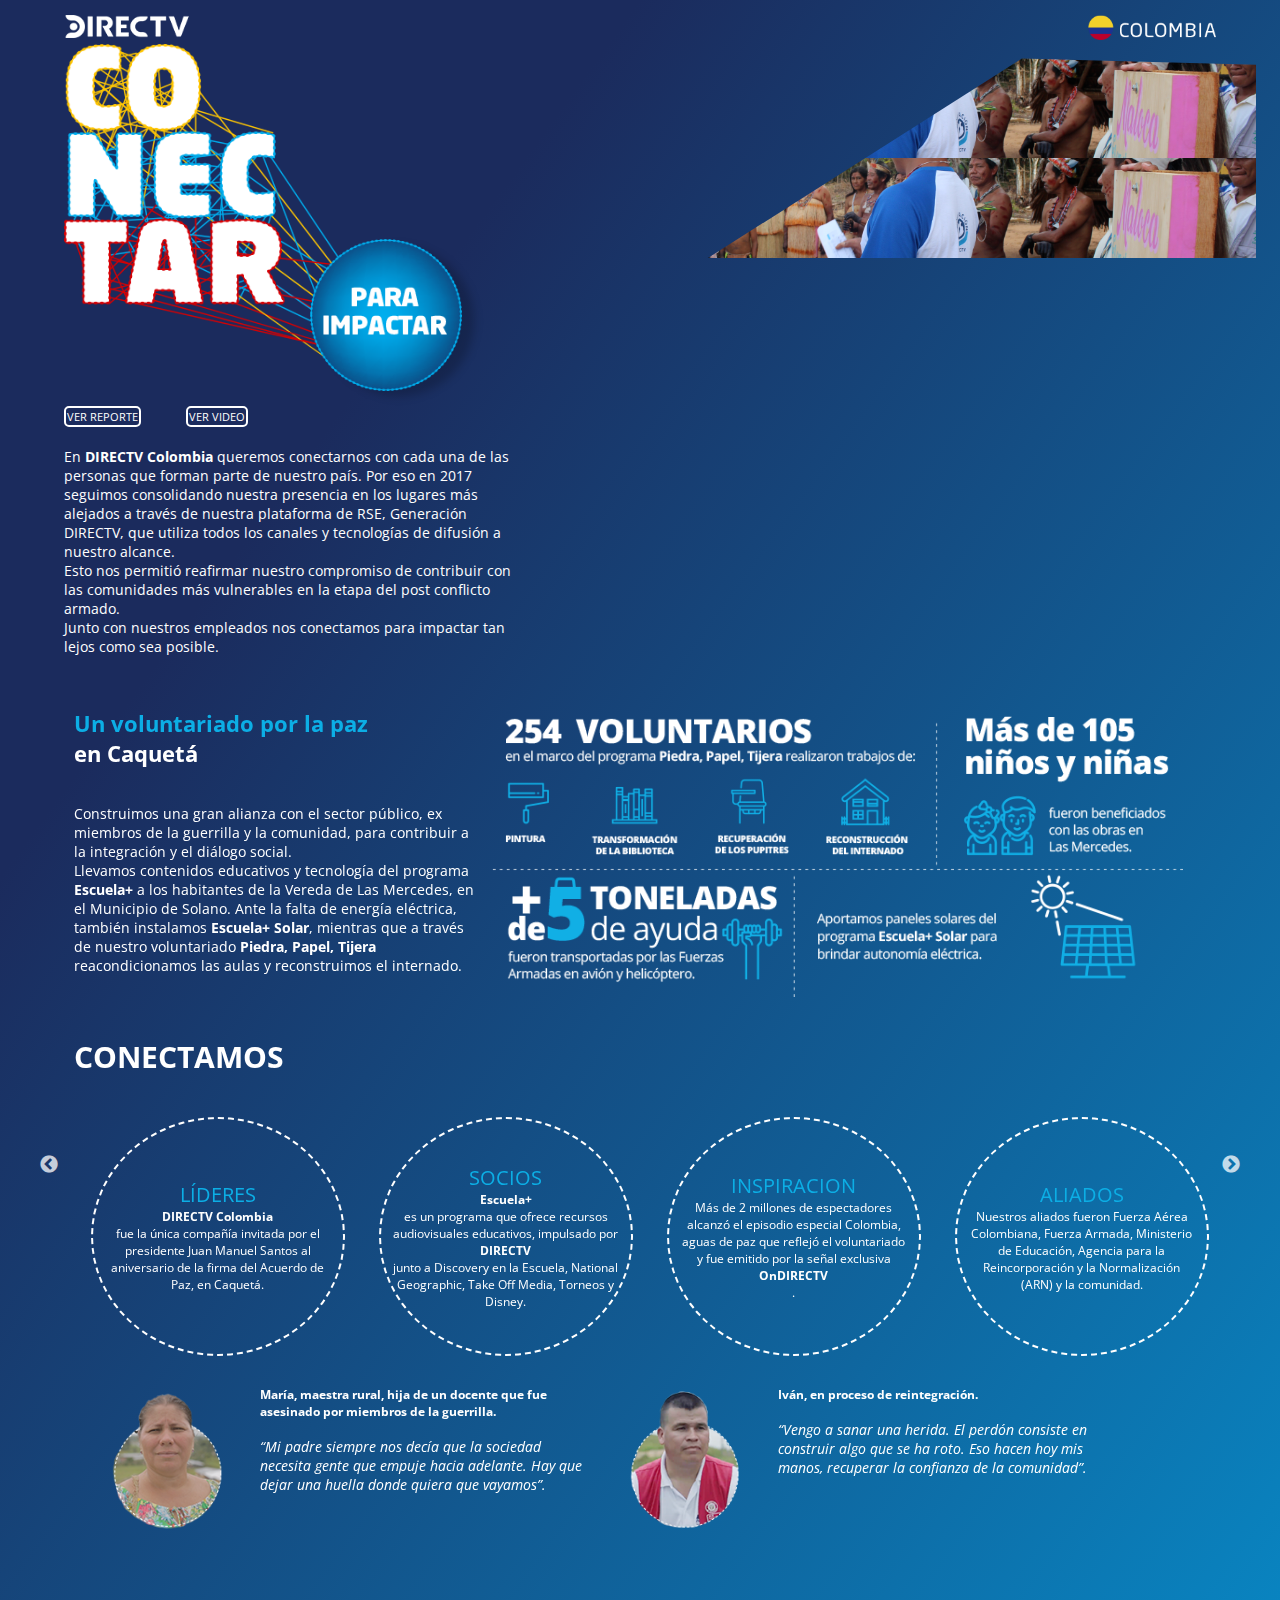
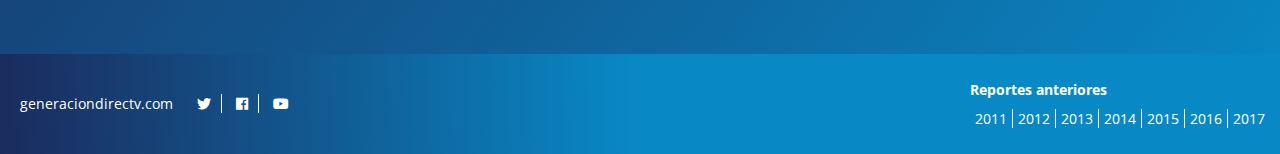
==== colombia/index.html @ 37a10143 "colombia first" ====
<!doctype html>
<html class="no-js" lang="">

<head>
  <meta charset="utf-8">
  <meta http-equiv="x-ua-compatible" content="ie=edge">
  <title></title>
  <meta name="description" content="">
  <meta name="viewport" content="width=device-width, initial-scale=1, shrink-to-fit=no">
  <meta name="keywords" content="directv, responsabilidad social, reporte de sustentabilidad, objetivos desarrollo sostenible, ods, rse, voluntariado, medio ambiente, tecnologia, satelital">

  <link rel="manifest" href="site.webmanifest">
  <link rel="apple-touch-icon" href="icon.png">
  <!-- Place favicon.ico in the root directory -->

  <!-- <link rel="stylesheet" href="css/normalize.css"> -->
  <link href="https://fonts.googleapis.com/css?family=Open+Sans:300,300i,400,600,600i,700,700i,800,800i" rel="stylesheet">
  <link rel="stylesheet" href="fonts/css/fontawesome-all.min.css">
  <link rel="stylesheet" type="text/css" href="js/slick/slick-theme.css"/>
  <link rel="stylesheet" type="text/css" href="js/slick/slick.css"/>
  <link rel="stylesheet" href="css/main.css">
</head>

<body>  
  <!-- GENERAL PADDING -->
  <div class="mainContainer">
    <!-- header -->
    <header>
      <a href="" class="logo"><img src="img/logo.png" alt=""></a>
      <div class="country">
        <img src="img/pais.png" alt="">       
      </div>
    </header>

    <!-- upperPart -->

    <div class="menuHolder">
        <div class="left">
          <img src="img/conectar.png" alt="">
          <div class="buttons">
            <a href="">VER REPORTE</a>
            <a href="">VER VIDEO</a>
          </div>

            <span class="desc">
             En <b>DIRECTV Colombia</b>  queremos conectarnos con cada una de las personas que forman parte de nuestro país. Por eso en 2017 seguimos consolidando nuestra presencia en los lugares más alejados a través de nuestra plataforma de RSE, Generación DIRECTV, que utiliza todos los canales y tecnologías de difusión a nuestro alcance. 
              <br>
              Esto nos permitió reafirmar nuestro compromiso de contribuir con las comunidades más vulnerables en la etapa del post conflicto armado.
              <br>
              Junto con nuestros empleados nos conectamos para impactar tan lejos como sea posible. 
            </span>
        </div> 
        <div class="right">
          <ul>
            <li class="caqueta"></li>
            <li class="mitu"></li>
            <li class="pescadito"></li>
            
          </ul>
        </div>     

    </div>  


        <div class="slider">
          <!-- caquetá -->
           <div class="item">
              <div class="upper">
                <div class="desc">
                  <h3>Un voluntariado por la paz <span> <br>
                 en Caquetá</span></h3>
                  <p>
                Construimos una gran alianza con el sector público, ex miembros de la guerrilla y la comunidad, para contribuir a la integración y el diálogo social. 
                <br>
                Llevamos contenidos educativos y tecnología del programa <b>Escuela+</b> a los habitantes de la Vereda de Las Mercedes, en el Municipio de Solano. Ante la falta de energía eléctrica, también instalamos <b>Escuela+ Solar</b>, mientras que a través de nuestro voluntariado <b>Piedra, Papel, Tijera</b> reacondicionamos las aulas y reconstruimos el internado. 

                  </p>
                </div>
                <div class="infografia">
                    <img src="img/infografia.png" alt="">
                </div>
              </div>
              <div class="lower">
                <h4>CONECTAMOS</h4>
                  <div class="circulos">
                    <div class="circItem">
                      <span>LÍDERES</span>
                      <b>DIRECTV Colombia</b> fue la única compañía invitada por el presidente Juan Manuel Santos al aniversario de la firma del Acuerdo de Paz, en Caquetá.
                    </div>
                    <div class="circItem">
                      <span>SOCIOS</span>
                       <b>Escuela+</b> es un programa que ofrece recursos audiovisuales educativos, impulsado por <b>DIRECTV</b> junto a Discovery en la Escuela, National Geographic, Take Off Media, Torneos y Disney.
                    </div>
                    <div class="circItem">
                      <span>INSPIRACION</span>
                        Más de 2 millones de espectadores alcanzó el episodio especial Colombia, aguas de paz que reflejó el voluntariado y fue emitido por la señal exclusiva <b>OnDIRECTV</b>.
                    </div>
                    <div class="circItem">
                      <span>ALIADOS</span>
                        Nuestros aliados fueron Fuerza Aérea Colombiana, Fuerza Armada, Ministerio de Educación, Agencia para la Reincorporación y la Normalización (ARN) y la comunidad. 
                    </div>
                  </div>
                  <div class="testimonios">
                    <div class="testItem">
                      <img src="img/maestra.png" alt="">
                      <div class="text">
                       <span>María, maestra rural, hija de un docente que fue asesinado por miembros de la guerrilla.</span>
                       <br>
                        <em>“Mi padre siempre nos decía que la sociedad necesita gente que empuje hacia adelante. Hay que dejar una huella donde quiera que vayamos”.</em>
                      </div>
                    </div>
                    <div class="testItem">
                      <img src="img/ivan.png" alt="">
                      <div class="text">
                      <span>Iván, en proceso de reintegración.</span> 
                      <br>
                      <em>“Vengo a sanar una herida. El perdón consiste en construir algo que se ha roto. Eso hacen hoy mis manos, recuperar la confianza de la comunidad”.</em>
                      </div>
                    </div>
                  </div>
              </div>           
           </div>
           <!-- mitu -->
            <div class="item item2">
              <div class="upper">
                <div class="desc">
                  <h3>En Mitú<span> <br>
                 conectamos culturas</span></h3>
                 <br>
                  <p>Nos propusimos trabajar junto a la comunidad multiétnica de Ceima Cachivera para favorece su conectividad: reacondicionamos la escuela, mejoramos sus senderos y les acercamos los contenidos y la tecnología de <b>Escuela+</b>.
                  </p>
                </div>
                <div class="infografia">
                    <img src="img/infografia_mitu.png" alt="">
                </div>
              </div>
              <div class="lower">
                <h4>CONECTAMOS</h4>
                  <div class="circulos">
                    <div class="circItem">
                      <span>SOCIOS</span>
                      Un aula del programa Escuela+ fue instalada en la comunidad, con la tecnología de DIRECTV y los contenidos educativos de Discovery en la Escuela, National Geographic, Take Off Media, Torneos y Disney. 
                    </div>
                    <div class="circItem">
                      <span>ALIADOS</span>
                      Trabajamos junto a Aerolínea Satena, la Fuerza Aérea Colombiana, el Ministerio de Educación y la Agencia para la Reincorporación y la Normalización (ARN).
                    </div>
                   <img class="congres1" src="img/mitu1.png" alt="">
                  </div>
              </div>           
           </div>
            <!-- pescadito -->
           <div class="item item3">
              <div class="upper">
                <div class="desc">




                  <h3>Carlos Vives, <span> <br>
                  un aliado en Pescaíto</span></h3>
                  <p>Convocamos al cantante Carlos Vives junto a su fundación. Tras la Perla de América, para mejorar la vida de la comunidad de Pescaíto, en el barrio San Martín, en Santa Marta. <br>

                  Junto a cientos de voluntarios reacondicionamos la Institución Jhon F. Kennedy: además de las obras de infraestructura, brindamos capacitación sobre los recursos de Escuela+.
                  </p>
                </div>
                <div class="infografia">
                    <img src="img/infografia_pesca.png" alt="">
                </div>
              </div>
              <div class="lower">
                <h4>CONECTAMOS</h4>
                  <div class="circulos">
                    <div class="circItem">
                      <span>LIDERES</span>
                     El músico samario Carlos Vives contribuyó a difundir el trabajo que se realiza en la comunidad de La Magdalena.  
                    </div>
                     <div class="circItem">
                      <span>ALIADOS</span>
                     Trabajamos con la fundación Tras la Perla de América, Ministerio de Educación, Fuerza Aérea Colombiana y Pinturas Tito Pabón. 
                    </div>
                    
                   <img class="cine1" src="img/pesca1.png" alt="">
                  </div>
                  <div class="testimonios">
                    <div class="testItem">
                      <img src="img/carlosvives.png" alt="">
                      <div class="text">
                        <span>Carlos Vives,músico colombiano<br></span>
                        <br>
                        <em>“Es importante este apoyo, que se hayan enamorado del barrio y entre todos contribuyamos a darle dignidad a 50 niños que estudian aquí”.</em>
                      </div>
                    </div>
                  </div>
              </div>           
           </div>
           
      <!-- fin sliders -->
        </div>
  
  </div>
  <footer class="footer">
    <div class="social">
      <a href="www.generaciondirectv.com">
        generaciondirectv.com
      </a>
      <a href="#" class="bRight"><i class="fab fa-twitter"></i></a>
      <a href="#" class="bRight"><i class="fab fa-facebook"></i></a>
      <a href="#"><i class="fab fa-youtube"></i></a>
    </div>
      
      <div class="reports">
        <b>Reportes anteriores</b>
        <div class="years">
          <a class="bRight" href="#">2011</a>
          <a class="bRight" href="#">2012</a>
          <a class="bRight" href="#">2013</a>
          <a class="bRight" href="#">2014</a>
          <a class="bRight" href="#">2015</a>
          <a class="bRight" href="#">2016</a>
          <a href="#">2017</a>
        </div>

      </div>   
       
    
  </footer>
<script src="js/main.js"></script>
  <!-- Global site tag (gtag.js) - Google Analytics -->
<script async src="https://www.googletagmanager.com/gtag/js?id=UA-119318359-1"></script>
<script>
  window.dataLayer = window.dataLayer || [];
  function gtag(){dataLayer.push(arguments);}
  gtag('js', new Date());

  gtag('config', 'UA-119318359-1');
</script>
  <script
  src="https://code.jquery.com/jquery-2.2.4.min.js"
  integrity="sha256-BbhdlvQf/xTY9gja0Dq3HiwQF8LaCRTXxZKRutelT44="
  crossorigin="anonymous"></script>
  <script type="text/javascript" src="js/slick/slick.min.js"></script>
  <script type="text/javascript" src="js/main.js"></script>
</body>

</html>
---- colombia/css/main.css ----
body {
	background-color: #1b2b5d;
	background-image: -webkit-linear-gradient(top left, #1b2b5d 25%, #0889c6 100%);
	background-image: -o-linear-gradient(top left, #1b2b5d 25%, #0889c6 100%);
	background-image: linear-gradient(to bottom right, #1b2b5d 25%, #0889c6 100%);
	margin: 0;
	font-family: 'Open Sans', sans-serif;
	font-size: 14px;
}

a {
	text-decoration: none;
}

.mainContainer {
	display: flex;
	flex-direction: column;
	padding: 0 5vw;
	height: 100%;
}

header {
	display: flex;
	flex-direction: row;
	justify-content: space-between;
	margin-top: 15px;
}

header .logo img {
	width: 10vw;
}

.country img{
	width: 10vw;
}


.menuHolder{
	display: flex;
	flex-direction: row;
}

.left {
	width: 40%;
	display: flex;
	flex-direction: column;
}

.left img {
	width: 30em;
	z-index: 1;
}

.buttons {
	width: 40%;
	display:  flex;
	flex-direction:  row;
	justify-content:  space-between;
}


.buttons a {
	color: white;
	border: 2px solid white;
	border-radius: 5px;
	padding: 1px;
	font-size: 11px;
}

.left .desc {
	color: white;
	margin: 20px 0;
}

.right {
	width: 60%;
}


.right ul {
	
	/*margin-top: 60px;*/
	list-style-type: none;
	height: 100%;
	width: 100%;
	z-index: -1;
	-webkit-clip-path: polygon(68% 0, 100% 1%, 100% 100%, 70% 100%, 0% 50%);
	clip-path: polygon(68% 0, 100% 1%, 100% 100%, 70% 100%, 0% 50%);
}

.right li {
	text-decoration: none;
	height: 100px;
	width: 100%;
	-webkit-background-size: cover;
  	-moz-background-size: cover;
  	-o-background-size: cover;
 	background-size: cover;
 	cursor: pointer;
 
}


.right li:hover {
	opacity: .4;
	/*-webkit-transition: opacity 0.3s ease-in;
    -moz-transition: opacity 0.3s ease-in;
    transition: opacity 0.3s ease-in;*/
}


.caqueta {
	background: url(../img/mitu.png) no-repeat center center;
}

.mitu {
	background: url(../img/mitu.png) no-repeat center center;
}

.pescadito {
	background: url(../img/pescadito.png) no-repeat center center;
}

.right img {
	height: 100%;
	width: 100%;
}

.slider {
	
}

.slider .item {
	display: flex;
	flex-direction: column;
	padding: 10px;

}

.slider .item .upper {
	display: flex;
	flex-direction: row;

}

.slider .item .upper .desc{
	display: flex;
	flex-direction: column;
	width: 35%;
	color: white;
}

.slider .item .upper .desc h3 {
	color: #0caee5;
	font-size: 22px;
}

.slider .item2 .upper .desc h3{
	width: 80%;
	color: #0caee5;
	font-size: 24px;
	margin-bottom: 0;
}

.slider .item .upper .desc h3 span{
	color: white;
}

.slider .item .upper .infografia {
	width: 60%;	
	margin-left: 15px;
	margin-top: 30px;
}

.slider .item3 .upper .infografia {
	
	margin-top: 0;
}

.slider .item .upper .infografia img{
	width: 100%;	
}

.slider .item2 .upper .infografia img{
	/* width: 90%; */
	margin-left: 15px;
	margin-top: 30px;
}

.slider .item3 .upper .infografia img{
	/* width: 60%; */
	margin-left: 15px;
	margin-top: 40px;
}


.slider .item .lower {
	display: flex;
	flex-direction: column;	
}

.slider .item .lower h4{
	color: white;
	font-size: 30px;
}

.slider .item .lower  .circulos{
	display: flex;
	flex-direction: row;
	justify-content: space-around;
}

.slider .item .lower .circulos .circItem{
	display: flex;
	flex-direction: column;
	color: white;
	width: 20%;
	border: 2px dashed white;
	border-radius: 100%;
	height: 215px;
	align-items: center;
	justify-content: center;
	text-align: center;
	font-size: 12px;
	padding: 10px;
}

.slider .item .lower  .circulos .circItem span{
	color: #0caee5;
	font-size: 20px;
}

.slider .item .lower .circulos img{
	width: 40%;	
	height: 50%;
	-webkit-clip-path: polygon(0 0, 100% 0%, 99% 100%, 4% 91%);
	clip-path: polygon(0 0, 100% 0%, 99% 100%, 4% 91%);
}


.slider .item2 .lower .circulos .congres1 {
	/* width: 30%; */
	height: 40%;
	-webkit-clip-path: polygon(3% 3%, 100% 0%, 95% 88%, 1% 96%);
	clip-path: polygon(3% 3%, 100% 0%, 95% 88%, 1% 96%);
}


.slider .item2 .lower .circulos .congres2 {
	width: 40%;	
	height: 50%;
	-webkit-clip-path: polygon(0 14%, 100% 0%, 96% 95%, 0 100%);
	clip-path: polygon(0 14%, 100% 0%, 96% 95%, 0 100%);
}

.slider .item3 .lower .circulos .cine1{
	width: 45%;
	-webkit-clip-path: polygon(0 0, 100% 0%, 97% 97%, 8% 98%);
	clip-path: polygon(0 0, 100% 0%, 97% 97%, 8% 98%);
}

.slider .item3 .lower .circulos .cine2 {
	width: 40%;	
	height: 50%;
	-webkit-clip-path: polygon(0 7%, 100% 0%, 97% 95%, 4% 100%);
	clip-path: polygon(0 7%, 100% 0%, 97% 95%, 4% 100%);
}

.slider .item4 .lower .circulos .volun1 {
	width: 40%;	
	height: 50%;
	-webkit-clip-path: polygon(0 7%, 100% 0%, 96% 100%, 4% 100%);
	clip-path: polygon(0 7%, 100% 0%, 96% 100%, 4% 100%);
}


.slider .item .lower .testimonios{
	display: flex;
	flex-direction: row;
	justify-content: start;
	margin: 30px 0;
}

.slider .item .lower .testimonios .testItem {
	display: flex;
	flex-direction: row;
	color: white;
	width: 45%;
	font-size: 12px;
}
.slider .item .lower .testimonios .testItem .text {
	display: flex;
	flex-direction: column;
}

.slider .item .lower .testimonios .testItem .text span{
	font-weight: bold;
}

.slider .item .lower .testimonios .testItem .text em{
	font-size: 14px;
}
.slider .item .lower .testimonios .testItem img {
	width: 35%;
	border-radius: 100%;
	height: 150px;
	margin: 0 20px;
}




.footer {
	display: flex;
	flex-direction: row;
	height: 10vh;
	justify-content: space-between;
	align-items: center;
	background-color: #1b2b5d;
	background-image: -webkit-linear-gradient(358deg, #1b2b5d 0%, #0889c6 50%);
	background-image: -o-linear-gradient(358deg, #1b2b5d 0%, #0889c6 50%);
	background-image: linear-gradient(88deg, #1b2b5d 0%, #0889c6 50%);
	padding: 5px 10px;
	
}

.footer .social a{
	color: white;
	font-size: 14px;
	padding: 0 10px;
}

.footer .reports {
	display: flex;
	flex-direction: column;
	color: white;
}

.footer .reports .years{
	display: flex;
	flex-direction: row;
	margin-top: 10px;
	
}


.footer .reports .years a{
	padding: 0 5px;
	color: white;
}

.footer .bRight {
	border-right: 1px solid white;

}
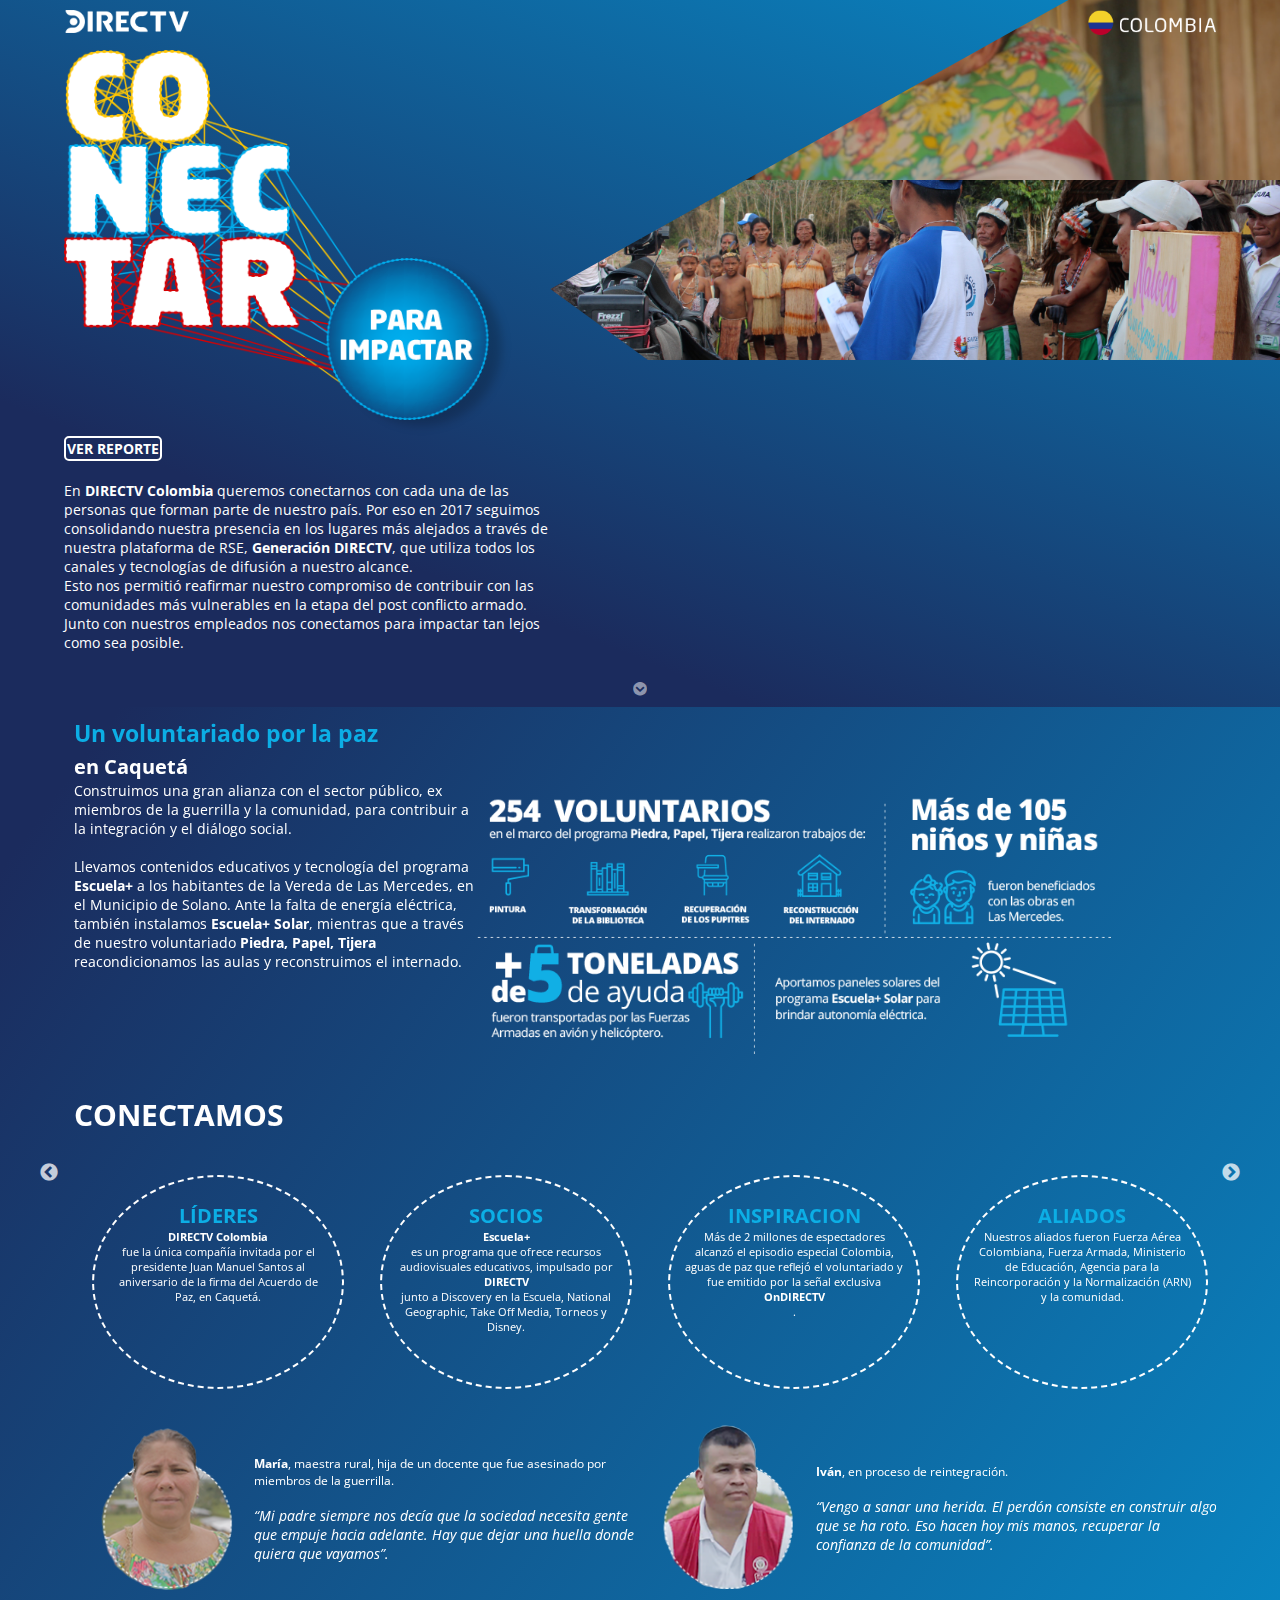
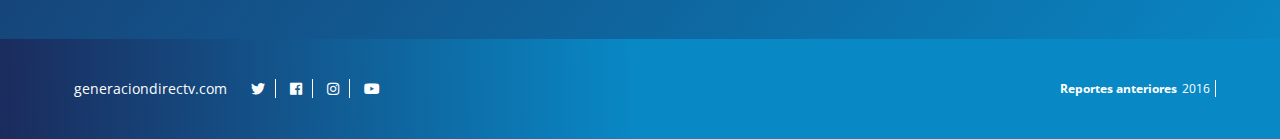
==== commit 2a989e25: "colombia fixes 1" ====
--- a/colombia/index.html
+++ b/colombia/index.html
@@ -22,8 +22,6 @@
 </head>
 
 <body>  
-  <!-- GENERAL PADDING -->
-  <div class="mainContainer">
     <!-- header -->
     <header>
       <a href="" class="logo"><img src="img/logo.png" alt=""></a>
@@ -33,17 +31,18 @@
     </header>
 
     <!-- upperPart -->
+<div class="upperPart">
 
     <div class="menuHolder">
         <div class="left">
           <img src="img/conectar.png" alt="">
           <div class="buttons">
             <a href="">VER REPORTE</a>
-            <a href="">VER VIDEO</a>
+            <!-- <a href="">VER VIDEO</a> -->
           </div>
 
             <span class="desc">
-             En <b>DIRECTV Colombia</b>  queremos conectarnos con cada una de las personas que forman parte de nuestro país. Por eso en 2017 seguimos consolidando nuestra presencia en los lugares más alejados a través de nuestra plataforma de RSE, Generación DIRECTV, que utiliza todos los canales y tecnologías de difusión a nuestro alcance. 
+             En <b>DIRECTV Colombia</b>  queremos conectarnos con cada una de las personas que forman parte de nuestro país. Por eso en 2017 seguimos consolidando nuestra presencia en los lugares más alejados a través de nuestra plataforma de RSE, <b>Generación DIRECTV</b>, que utiliza todos los canales y tecnologías de difusión a nuestro alcance. 
               <br>
               Esto nos permitió reafirmar nuestro compromiso de contribuir con las comunidades más vulnerables en la etapa del post conflicto armado.
               <br>
@@ -54,23 +53,27 @@
           <ul>
             <li class="caqueta"></li>
             <li class="mitu"></li>
-            <li class="pescadito"></li>
-            
+            <li class="pescadito"></li>           
           </ul>
         </div>     
 
     </div>  
-
+     <div class="arrow">
+      <i class="fas fa-chevron-circle-down"></i>
+    </div>
+  </div>  
+
+  <div class="mainContainer">
 
         <div class="slider">
           <!-- caquetá -->
            <div class="item">
               <div class="upper">
                 <div class="desc">
-                  <h3>Un voluntariado por la paz <span> <br>
+                  <h3>Un voluntariado por la paz <span><br>
                  en Caquetá</span></h3>
                   <p>
-                Construimos una gran alianza con el sector público, ex miembros de la guerrilla y la comunidad, para contribuir a la integración y el diálogo social. 
+                Construimos una gran alianza con el sector público, ex miembros de la guerrilla y la comunidad, para contribuir a la integración y el diálogo social. <br>
                 <br>
                 Llevamos contenidos educativos y tecnología del programa <b>Escuela+</b> a los habitantes de la Vereda de Las Mercedes, en el Municipio de Solano. Ante la falta de energía eléctrica, también instalamos <b>Escuela+ Solar</b>, mientras que a través de nuestro voluntariado <b>Piedra, Papel, Tijera</b> reacondicionamos las aulas y reconstruimos el internado. 
 
@@ -104,7 +107,7 @@
                     <div class="testItem">
                       <img src="img/maestra.png" alt="">
                       <div class="text">
-                       <span>María, maestra rural, hija de un docente que fue asesinado por miembros de la guerrilla.</span>
+                       <span><b>María</b>, maestra rural, hija de un docente que fue asesinado por miembros de la guerrilla.</span>
                        <br>
                         <em>“Mi padre siempre nos decía que la sociedad necesita gente que empuje hacia adelante. Hay que dejar una huella donde quiera que vayamos”.</em>
                       </div>
@@ -112,7 +115,7 @@
                     <div class="testItem">
                       <img src="img/ivan.png" alt="">
                       <div class="text">
-                      <span>Iván, en proceso de reintegración.</span> 
+                      <span><b>Iván</b>, en proceso de reintegración.</span> 
                       <br>
                       <em>“Vengo a sanar una herida. El perdón consiste en construir algo que se ha roto. Eso hacen hoy mis manos, recuperar la confianza de la comunidad”.</em>
                       </div>
@@ -161,8 +164,7 @@
                   un aliado en Pescaíto</span></h3>
                   <p>Convocamos al cantante Carlos Vives junto a su fundación. Tras la Perla de América, para mejorar la vida de la comunidad de Pescaíto, en el barrio San Martín, en Santa Marta. <br>
 
-                  Junto a cientos de voluntarios reacondicionamos la Institución Jhon F. Kennedy: además de las obras de infraestructura, brindamos capacitación sobre los recursos de Escuela+.
-                  </p>
+                  Junto a cientos de voluntarios reacondicionamos la Institución Jhon F. Kennedy: además de las obras de infraestructura, brindamos capacitación sobre los recursos de Escuela+.</p>
                 </div>
                 <div class="infografia">
                     <img src="img/infografia_pesca.png" alt="">
@@ -186,7 +188,7 @@
                     <div class="testItem">
                       <img src="img/carlosvives.png" alt="">
                       <div class="text">
-                        <span>Carlos Vives,músico colombiano<br></span>
+                        <span><b>Carlos Vives</b>,músico colombiano<br></span>
                         <br>
                         <em>“Es importante este apoyo, que se hayan enamorado del barrio y entre todos contribuyamos a darle dignidad a 50 niños que estudian aquí”.</em>
                       </div>
@@ -197,28 +199,23 @@
            
       <!-- fin sliders -->
         </div>
+      </div>
   
-  </div>
-  <footer class="footer">
+   <footer class="footer">
     <div class="social">
-      <a href="www.generaciondirectv.com">
+      <a href="http://www.generaciondirectv.com/">
         generaciondirectv.com
       </a>
-      <a href="#" class="bRight"><i class="fab fa-twitter"></i></a>
-      <a href="#" class="bRight"><i class="fab fa-facebook"></i></a>
-      <a href="#"><i class="fab fa-youtube"></i></a>
+      <a href="http://twitter.com/generaciondtv" class="bRight"><i class="fab fa-twitter"></i></a>
+      <a href="https://www.facebook.com/generaciondtv" class="bRight"><i class="fab fa-facebook"></i></a>
+      <a href="http://instagram.com/generaciondtv" class="bRight"><i class="fab fa-instagram"></i></a>
+      <a href="https://www.youtube.com/user/GENERACIONDTV"><i class="fab fa-youtube"></i></a>
     </div>
       
       <div class="reports">
         <b>Reportes anteriores</b>
         <div class="years">
-          <a class="bRight" href="#">2011</a>
-          <a class="bRight" href="#">2012</a>
-          <a class="bRight" href="#">2013</a>
-          <a class="bRight" href="#">2014</a>
-          <a class="bRight" href="#">2015</a>
           <a class="bRight" href="#">2016</a>
-          <a href="#">2017</a>
         </div>
 
       </div>   
--- a/colombia/css/main.css
+++ b/colombia/css/main.css
@@ -1,11 +1,14 @@
 body {
-	background-color: #1b2b5d;
+	/*background-color: #1b2b5d;*/
 	background-image: -webkit-linear-gradient(top left, #1b2b5d 25%, #0889c6 100%);
 	background-image: -o-linear-gradient(top left, #1b2b5d 25%, #0889c6 100%);
 	background-image: linear-gradient(to bottom right, #1b2b5d 25%, #0889c6 100%);
 	margin: 0;
+	/*background-repeat: no-repeat;*/
 	font-family: 'Open Sans', sans-serif;
+	/*background-size: cover;*/
 	font-size: 14px;
+	position: relative;
 }
 
 a {
@@ -20,35 +23,60 @@
 }
 
 header {
+	position: absolute;
 	display: flex;
 	flex-direction: row;
 	justify-content: space-between;
-	margin-top: 15px;
+	/* margin-top: 15px; */
+	z-index: 1;
+	width: 100%;
+	padding: 10px 0;
 }
 
 header .logo img {
 	width: 10vw;
 }
 
+.logo  {
+	margin-left: 5vw;
+}
+
+.country {
+	margin-right: 5vw;
+}
+
+
 .country img{
 	width: 10vw;
 }
 
+.upperPart {
+	display: flex;
+	flex-direction: column;
+	background-color: #1b2b5d;
+	background-image: -webkit-linear-gradient(292deg, #1b2b5d 25%, #0889c6 100%);
+	background-image: -o-linear-gradient(292deg, #1b2b5d 25%, #0889c6 100%);
+	background-image: linear-gradient(22deg, #1b2b5d 25%, #0889c6 100%);
+}
 
 .menuHolder{
 	display: flex;
 	flex-direction: row;
+	
+
 }
 
 .left {
 	width: 40%;
 	display: flex;
+	padding-left: 5vw;
 	flex-direction: column;
 }
 
 .left img {
-	width: 30em;
+	width: 32em;
 	z-index: 1;
+	margin-top: 50px;
 }
 
 .buttons {
@@ -64,7 +92,8 @@
 	border: 2px solid white;
 	border-radius: 5px;
 	padding: 1px;
-	font-size: 11px;
+	font-size: 14px;
+	font-weight:  bold;
 }
 
 .left .desc {
@@ -79,18 +108,25 @@
 
 .right ul {
 	
-	/*margin-top: 60px;*/
-	list-style-type: none;
-	height: 100%;
-	width: 100%;
-	z-index: -1;
-	-webkit-clip-path: polygon(68% 0, 100% 1%, 100% 100%, 70% 100%, 0% 50%);
-	clip-path: polygon(68% 0, 100% 1%, 100% 100%, 70% 100%, 0% 50%);
-}
+list-style-type: none;
+	
+height: 100%;
+	
+width: 100%;
+	
+z-index: -1;
+	
+-webkit-clip-path: polygon(100% 0, 100% 100%, 72% 100%, 0 43%, 71% 0);
+clip-path: polygon(100% 0, 100% 100%, 72% 100%, 0 43%, 71% 0);
+	
+padding: 0;
+	
+margin: 0;
+	}
 
 .right li {
 	text-decoration: none;
-	height: 100px;
+	height: 180px;
 	width: 100%;
 	-webkit-background-size: cover;
   	-moz-background-size: cover;
@@ -110,7 +146,7 @@
 
 
 .caqueta {
-	background: url(../img/mitu.png) no-repeat center center;
+	background: url(../img/perdonar.png) no-repeat center center;
 }
 
 .mitu {
@@ -126,8 +162,18 @@
 	width: 100%;
 }
 
-.slider {
-	
+.arrow {
+	width: 100%;
+	display: flex;
+	justify-content: center;
+	align-items: center;
+	height: 25px;
+	padding: 5px 0;
+}
+
+.arrow i {
+	color: white;
+	opacity: .5;
 }
 
 .slider .item {
@@ -150,47 +196,67 @@
 	color: white;
 }
 
-.slider .item .upper .desc h3 {
+
+.slider .item2 .upper .desc{
+	width: 35%;
+}
+
+
+.slider .item .upper .desc h3{
+	/*width: 60%;*/
 	color: #0caee5;
-	font-size: 22px;
+	font-size: 23px;
+	margin: 0;
+}
+
+.slider .item4 .upper .desc h3{
+	width: 70%;
 }
 
 .slider .item2 .upper .desc h3{
 	width: 80%;
 	color: #0caee5;
 	font-size: 24px;
-	margin-bottom: 0;
+	/* margin-bottom: 24px; */
 }
 
 .slider .item .upper .desc h3 span{
 	color: white;
+	font-size: 20px;
+}
+
+.slider .item .upper .desc p {
+	margin: 0;
 }
 
 .slider .item .upper .infografia {
-	width: 60%;	
-	margin-left: 15px;
-	margin-top: 30px;
+	width: 55%;
+	/* margin-left: 15px; */
+	margin-top: 80px;
+}
+
+.slider .item2 .upper .infografia {
+	
+margin-top: 50px;
 }
 
 .slider .item3 .upper .infografia {
 	
-	margin-top: 0;
+margin-top: 50px;
 }
 
 .slider .item .upper .infografia img{
-	width: 100%;	
+	width: 100%;
 }
 
 .slider .item2 .upper .infografia img{
-	/* width: 90%; */
-	margin-left: 15px;
-	margin-top: 30px;
+	width: 105%;
+	margin-left: 40px;
 }
 
 .slider .item3 .upper .infografia img{
-	/* width: 60%; */
-	margin-left: 15px;
-	margin-top: 40px;
+	/* width: 55%; */
+	margin-left: 50px;
 }
 
 
@@ -208,26 +274,40 @@
 	display: flex;
 	flex-direction: row;
 	justify-content: space-around;
-}
+	align-items:  center;
+}
+
+.slider .item .lower  .circulos .holder{
+	
+}
+
 
 .slider .item .lower .circulos .circItem{
 	display: flex;
 	flex-direction: column;
 	color: white;
-	width: 20%;
+	width: 19%;
 	border: 2px dashed white;
 	border-radius: 100%;
-	height: 215px;
+	height: 180px;
 	align-items: center;
-	justify-content: center;
+	justify-content: start;
 	text-align: center;
-	font-size: 12px;
-	padding: 10px;
-}
+	font-size: 11px;
+	padding: 15px;
+}
+
+.slider .item .lower .circulos .circItem:first-child {
+	/* margin-left: 50px; */
+}
+
+
 
 .slider .item .lower  .circulos .circItem span{
 	color: #0caee5;
 	font-size: 20px;
+	font-weight: bold;
+	margin-top: 10px;
 }
 
 .slider .item .lower .circulos img{
@@ -235,6 +315,12 @@
 	height: 50%;
 	-webkit-clip-path: polygon(0 0, 100% 0%, 99% 100%, 4% 91%);
 	clip-path: polygon(0 0, 100% 0%, 99% 100%, 4% 91%);
+	margin-left: 50px;
+}
+
+.slider .item3 .lower .circulos img,
+.slider .item2 .lower .circulos img{
+	margin-left: 0;
 }
 
 
@@ -255,6 +341,7 @@
 
 .slider .item3 .lower .circulos .cine1{
 	width: 45%;
+	/* height: 40%; */
 	-webkit-clip-path: polygon(0 0, 100% 0%, 97% 97%, 8% 98%);
 	clip-path: polygon(0 0, 100% 0%, 97% 97%, 8% 98%);
 }
@@ -277,36 +364,58 @@
 .slider .item .lower .testimonios{
 	display: flex;
 	flex-direction: row;
-	justify-content: start;
-	margin: 30px 0;
+	justify-content: space-around;
+	margin: 30px 5px;
+}
+
+.slider .item3 .lower .testimonios{
+
+margin: 0px 5px;
+
+justify-content: start;
 }
 
 .slider .item .lower .testimonios .testItem {
 	display: flex;
 	flex-direction: row;
 	color: white;
-	width: 45%;
+	/*width: 50%;*/
 	font-size: 12px;
+	align-items: center;
+}
+
+.slider .item3 .lower .testimonios .testItem {
+	
+width: 60%;
+	
+/* align-self:  start; */
+	
+justify-content:  start;
 }
 .slider .item .lower .testimonios .testItem .text {
 	display: flex;
 	flex-direction: column;
+	justify-content: center;
 }
 
 .slider .item .lower .testimonios .testItem .text span{
-	font-weight: bold;
+	
 }
 
 .slider .item .lower .testimonios .testItem .text em{
 	font-size: 14px;
 }
 .slider .item .lower .testimonios .testItem img {
-	width: 35%;
+	width: 37%;
 	border-radius: 100%;
-	height: 150px;
-	margin: 0 20px;
-}
-
+	height: 180px;
+	/* margin: 0 15px; */
+}
+
+.slider .item3 .lower .testimonios .testItem img {
+	width: 27%;
+	height: 170px;
+}
 
 
 
@@ -320,11 +429,11 @@
 	background-image: -webkit-linear-gradient(358deg, #1b2b5d 0%, #0889c6 50%);
 	background-image: -o-linear-gradient(358deg, #1b2b5d 0%, #0889c6 50%);
 	background-image: linear-gradient(88deg, #1b2b5d 0%, #0889c6 50%);
-	padding: 5px 10px;
-	
-}
-
-.footer .social a{
+	padding: 5px 5vw;
+	
+}
+
+.footer .social a {
 	color: white;
 	font-size: 14px;
 	padding: 0 10px;
@@ -332,15 +441,15 @@
 
 .footer .reports {
 	display: flex;
-	flex-direction: column;
-	color: white;
+	flex-direction: row;
+	color: white;
+	font-size: 12px;
 }
 
 .footer .reports .years{
 	display: flex;
 	flex-direction: row;
-	margin-top: 10px;
-	
+	/* margin-top: 5px; */
 }
 
 
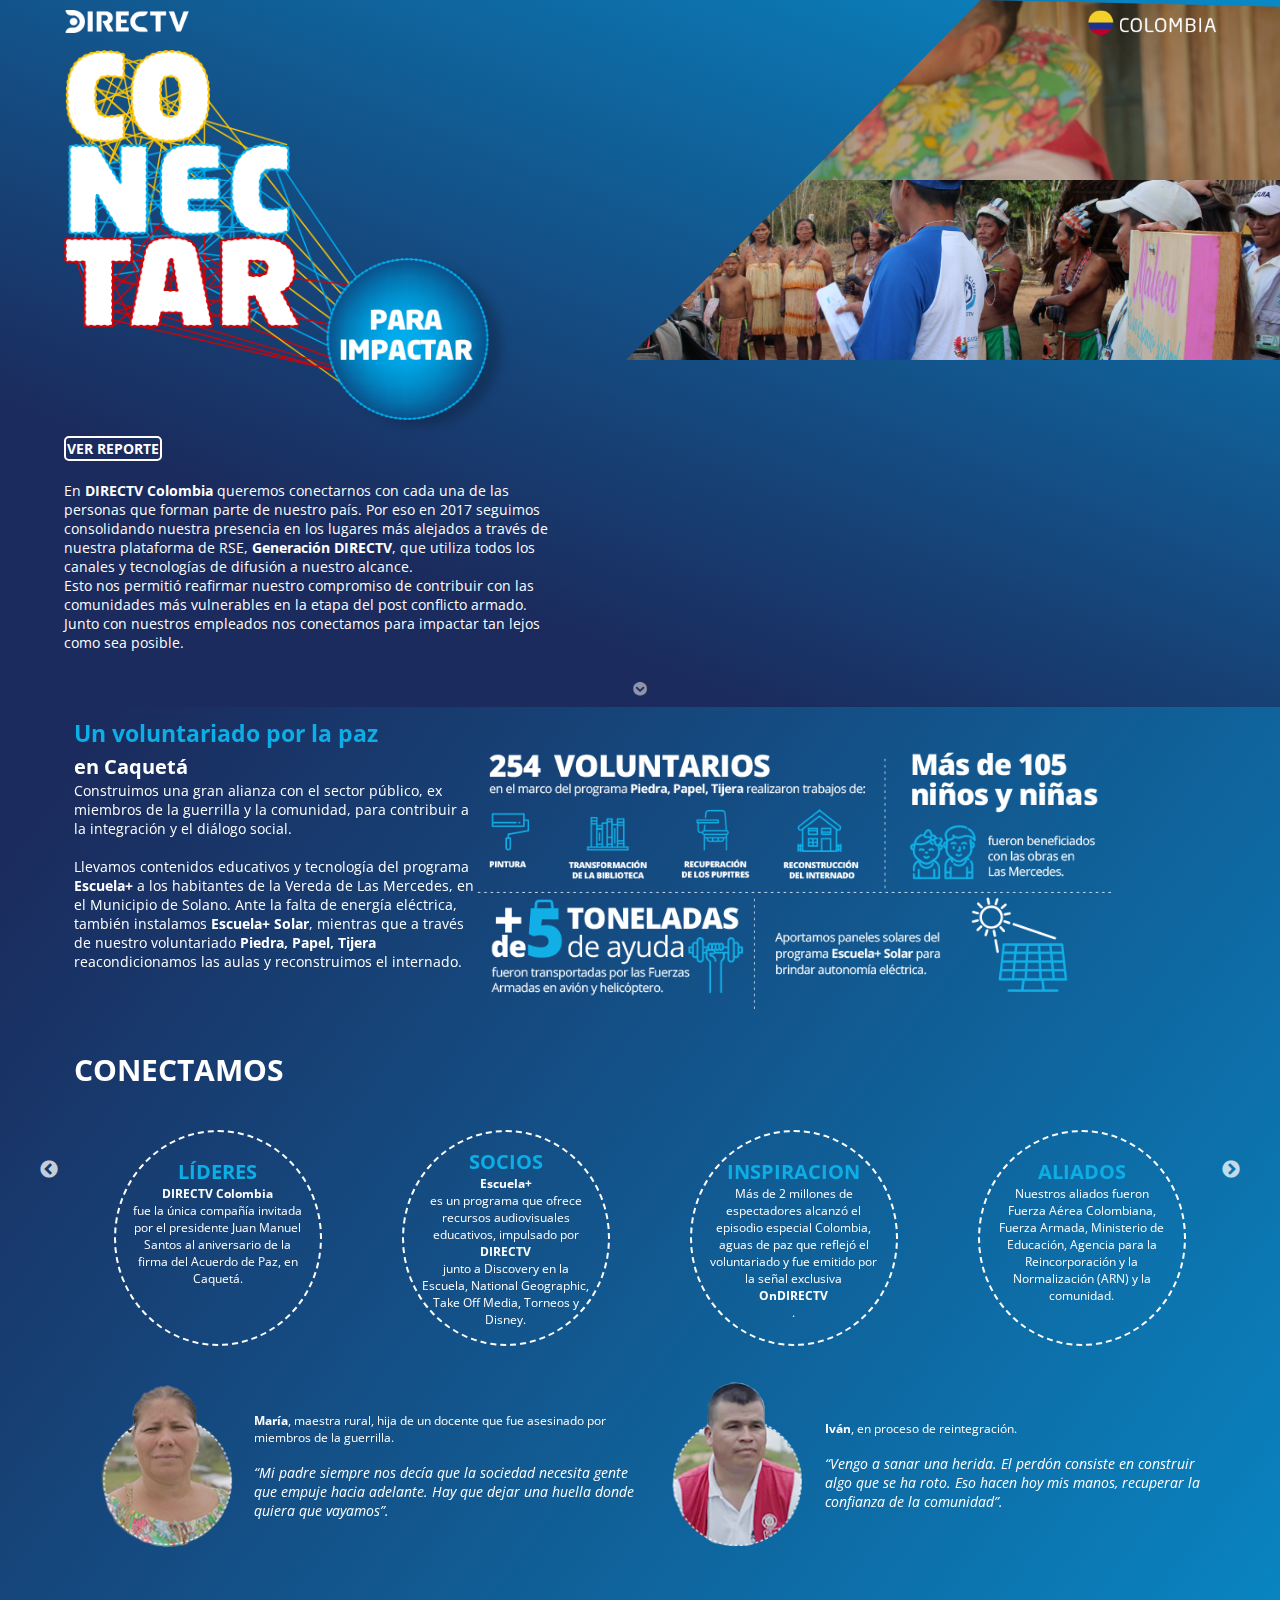
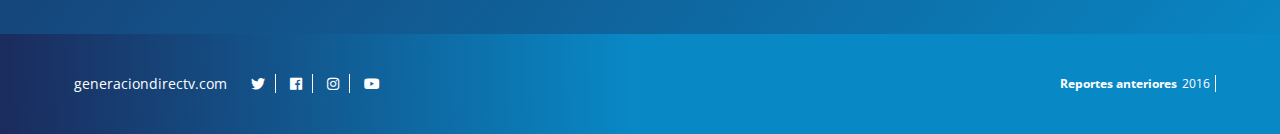
==== commit 2b633429: "fixes colombia jal" ====
--- a/colombia/index.html
+++ b/colombia/index.html
@@ -91,7 +91,7 @@
                       <b>DIRECTV Colombia</b> fue la única compañía invitada por el presidente Juan Manuel Santos al aniversario de la firma del Acuerdo de Paz, en Caquetá.
                     </div>
                     <div class="circItem">
-                      <span>SOCIOS</span>
+                      <span style="margin-top:0px">SOCIOS</span>
                        <b>Escuela+</b> es un programa que ofrece recursos audiovisuales educativos, impulsado por <b>DIRECTV</b> junto a Discovery en la Escuela, National Geographic, Take Off Media, Torneos y Disney.
                     </div>
                     <div class="circItem">
@@ -141,7 +141,7 @@
                 <h4>CONECTAMOS</h4>
                   <div class="circulos">
                     <div class="circItem">
-                      <span>SOCIOS</span>
+                      <span >SOCIOS</span>
                       Un aula del programa Escuela+ fue instalada en la comunidad, con la tecnología de DIRECTV y los contenidos educativos de Discovery en la Escuela, National Geographic, Take Off Media, Torneos y Disney. 
                     </div>
                     <div class="circItem">
--- a/colombia/css/main.css
+++ b/colombia/css/main.css
@@ -116,8 +116,8 @@
 	
 z-index: -1;
 	
--webkit-clip-path: polygon(100% 0, 100% 100%, 72% 100%, 0 43%, 71% 0);
-clip-path: polygon(100% 0, 100% 100%, 72% 100%, 0 43%, 71% 0);
+-webkit-clip-path: polygon(100% 1%, 100% 100%, 0 65%, 59% 0);
+clip-path: polygon(100% 1%, 100% 100%, 0 65%, 59% 0);
 	
 padding: 0;
 	
@@ -232,7 +232,7 @@
 .slider .item .upper .infografia {
 	width: 55%;
 	/* margin-left: 15px; */
-	margin-top: 80px;
+	margin-top: 35px;
 }
 
 .slider .item2 .upper .infografia {
@@ -286,15 +286,19 @@
 	display: flex;
 	flex-direction: column;
 	color: white;
-	width: 19%;
+	width: 15%;
 	border: 2px dashed white;
 	border-radius: 100%;
 	height: 180px;
 	align-items: center;
 	justify-content: start;
 	text-align: center;
-	font-size: 11px;
-	padding: 15px;
+	font-size: 12px;
+	padding: 16px;
+}
+
+.slider .item3 .lower .circulos .circItem {
+    height: 151px;
 }
 
 .slider .item .lower .circulos .circItem:first-child {
@@ -379,7 +383,7 @@
 	display: flex;
 	flex-direction: row;
 	color: white;
-	/*width: 50%;*/
+	width: 50%;
 	font-size: 12px;
 	align-items: center;
 }
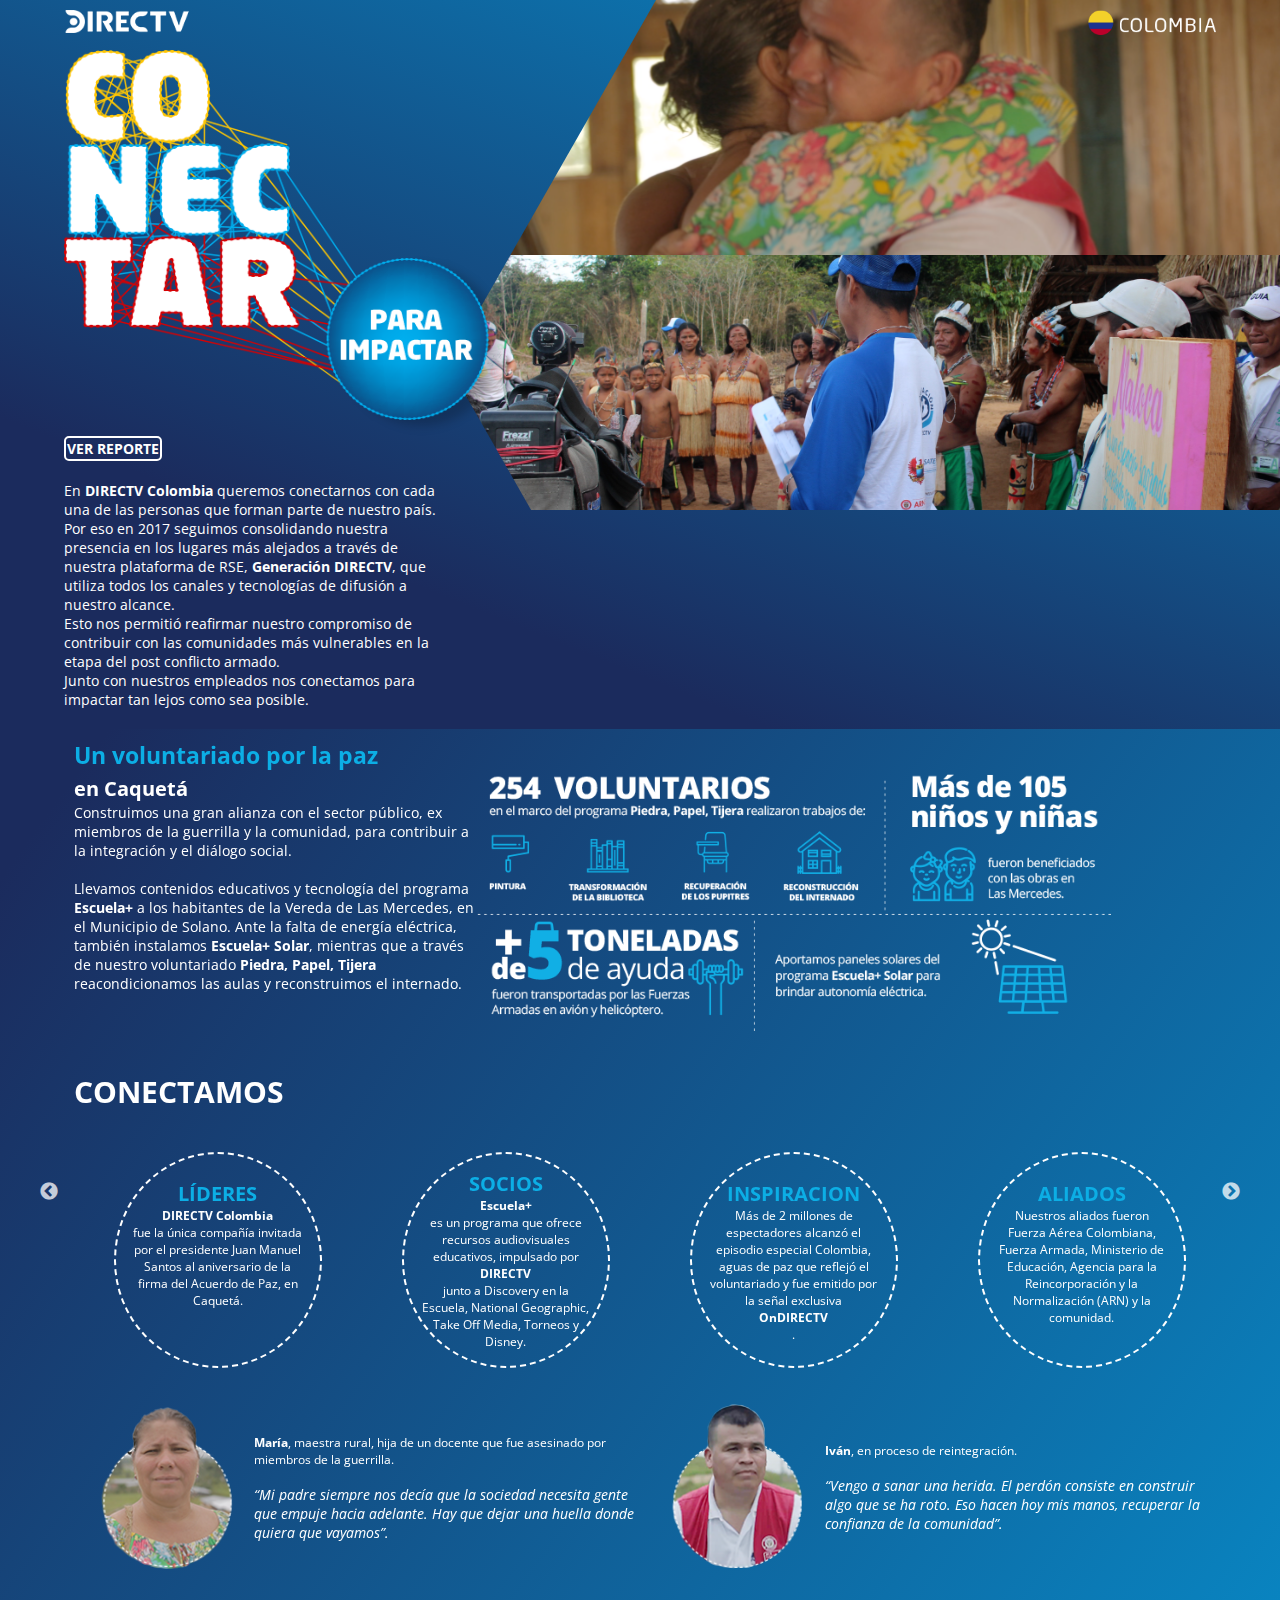
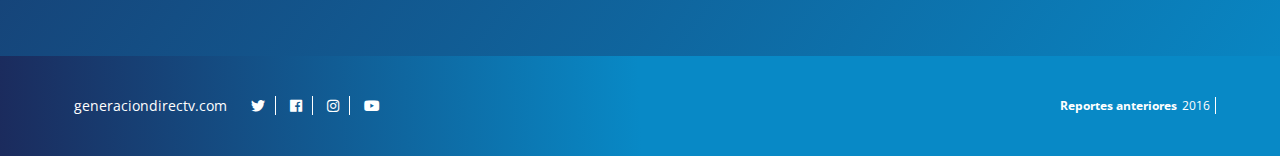
==== commit c95c56c7: "colombia" ====
--- a/colombia/index.html
+++ b/colombia/index.html
@@ -49,18 +49,18 @@
               Junto con nuestros empleados nos conectamos para impactar tan lejos como sea posible. 
             </span>
         </div> 
-        <div class="right">
-          <ul>
+        <!-- <div > -->
+          <ul class="right">
             <li class="caqueta"></li>
             <li class="mitu"></li>
             <li class="pescadito"></li>           
           </ul>
-        </div>     
-
+        <!-- </div>      -->
+
+    <!--  <div class="arrow">
+      <i class="fas fa-chevron-circle-down"></i>
+    </div> -->
     </div>  
-     <div class="arrow">
-      <i class="fas fa-chevron-circle-down"></i>
-    </div>
   </div>  
 
   <div class="mainContainer">
--- a/colombia/css/main.css
+++ b/colombia/css/main.css
@@ -67,10 +67,11 @@
 }
 
 .left {
-	width: 40%;
+	width: 30%;
 	display: flex;
 	padding-left: 5vw;
 	flex-direction: column;
+	z-index: 1;
 }
 
 .left img {
@@ -102,38 +103,34 @@
 }
 
 .right {
-	width: 60%;
-}
-
-
-.right ul {
+	width: 70%;
+}
+
+
+.right  {
 	
 list-style-type: none;
 	
-height: 100%;
-	
-width: 100%;
-	
-z-index: -1;
-	
--webkit-clip-path: polygon(100% 1%, 100% 100%, 0 65%, 59% 0);
-clip-path: polygon(100% 1%, 100% 100%, 0 65%, 59% 0);
+-webkit-clip-path: polygon(100% 0%, 100% 100%, 25% 100%, 0% 50%, 25% 0%);
+	
+clip-path: polygon(100% 0%, 100% 100%, 25% 100%, 0% 50%, 25% 0%);
 	
 padding: 0;
 	
 margin: 0;
+	
+z-index: 0;
 	}
 
 .right li {
 	text-decoration: none;
-	height: 180px;
+	height: 35%;
 	width: 100%;
 	-webkit-background-size: cover;
-  	-moz-background-size: cover;
-  	-o-background-size: cover;
- 	background-size: cover;
- 	cursor: pointer;
- 
+	-moz-background-size: cover;
+	-o-background-size: cover;
+	background-size: cover;
+	cursor: pointer;
 }
 
 
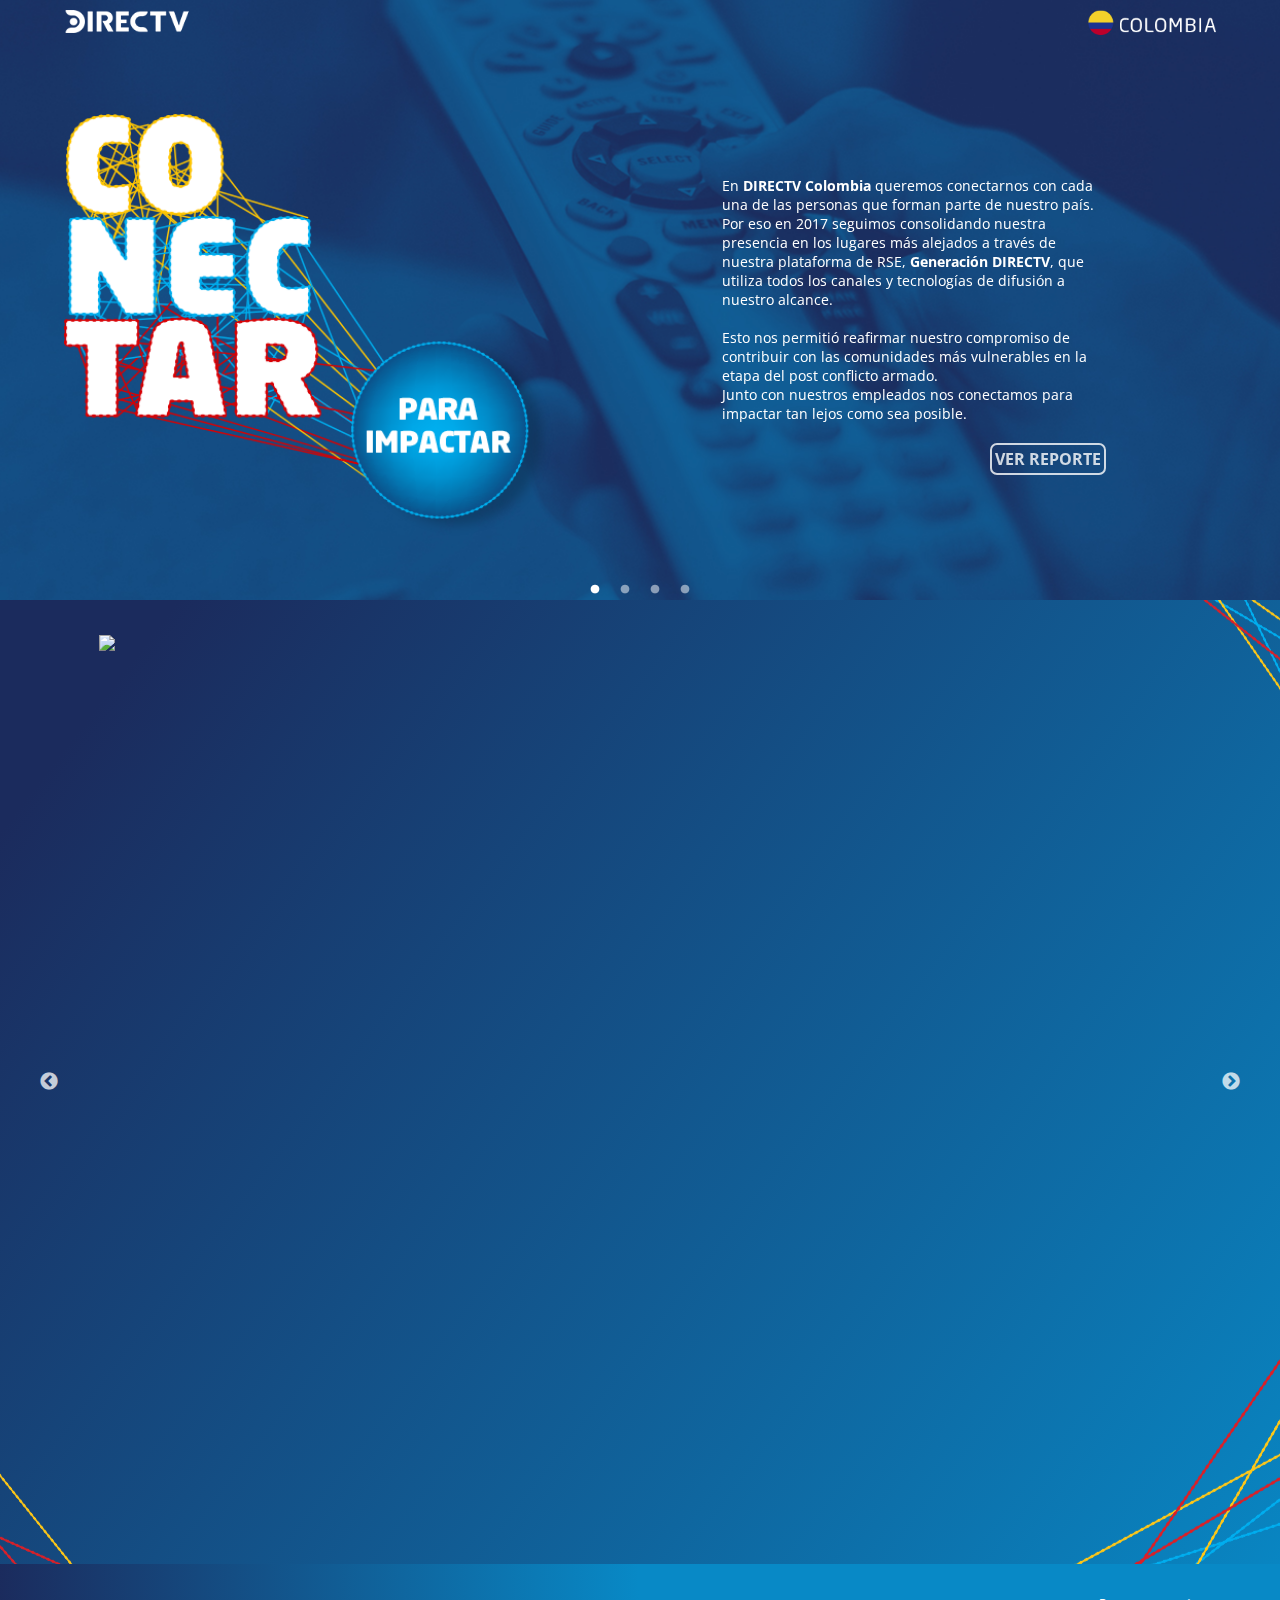
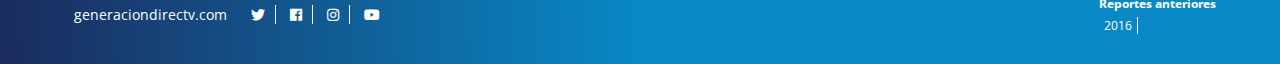
==== commit 19691f4b: "adding colombia missing imgs" ====
--- a/colombia/index.html
+++ b/colombia/index.html
@@ -4,7 +4,7 @@
 <head>
   <meta charset="utf-8">
   <meta http-equiv="x-ua-compatible" content="ie=edge">
-  <title></title>
+  <title>DIRECTV Colombia | Reporte de sustentabilidad 2017</title>
   <meta name="description" content="">
   <meta name="viewport" content="width=device-width, initial-scale=1, shrink-to-fit=no">
   <meta name="keywords" content="directv, responsabilidad social, reporte de sustentabilidad, objetivos desarrollo sostenible, ods, rse, voluntariado, medio ambiente, tecnologia, satelital">
@@ -36,36 +36,78 @@
     <div class="menuHolder">
         <div class="left">
           <img src="img/conectar.png" alt="">
-          <div class="buttons">
-            <a href="">VER REPORTE</a>
-            <!-- <a href="">VER VIDEO</a> -->
-          </div>
-
-            <span class="desc">
-             En <b>DIRECTV Colombia</b>  queremos conectarnos con cada una de las personas que forman parte de nuestro país. Por eso en 2017 seguimos consolidando nuestra presencia en los lugares más alejados a través de nuestra plataforma de RSE, <b>Generación DIRECTV</b>, que utiliza todos los canales y tecnologías de difusión a nuestro alcance. 
+          
+
+           
+        </div> 
+          <ul class="right">
+                  <span class="desc">
+             En <strong>DIRECTV Colombia</strong>  queremos conectarnos con cada una de las personas que forman parte de nuestro país. Por eso en 2017 seguimos consolidando nuestra presencia en los lugares más alejados a través de nuestra plataforma de RSE, <strong>Generación DIRECTV</strong>, que utiliza todos los canales y tecnologías de difusión a nuestro alcance. 
+              <br>
               <br>
               Esto nos permitió reafirmar nuestro compromiso de contribuir con las comunidades más vulnerables en la etapa del post conflicto armado.
               <br>
               Junto con nuestros empleados nos conectamos para impactar tan lejos como sea posible. 
-            </span>
-        </div> 
-        <!-- <div > -->
-          <ul class="right">
-            <li class="caqueta"></li>
-            <li class="mitu"></li>
-            <li class="pescadito"></li>           
+            </span>   
+            <div class="buttons" style="justify-content: flex-end">
+            <a href="">VER REPORTE</a>
+          </div>  
           </ul>
-        <!-- </div>      -->
-
-    <!--  <div class="arrow">
-      <i class="fas fa-chevron-circle-down"></i>
-    </div> -->
     </div>  
+    <div class="menuHolder caqueta">
+      <div class="left">
+         <h3>UN VOLUNTARIADO<span> <br>
+          POR LA PAZ <br>
+          EN CAQUETÁ</span></h3>        
+        <div class="buttons">
+              <a href="#" onclick="school()">Ver más</a>
+              <!-- <a href="">VER VIDEO</a> -->
+          </div>
+        </div>
+        <div class="right">
+          
+           
+        </div>
+    </div> 
+    <div class="menuHolder mitu">
+      <div class="left">
+         <h3>EN MITÚ<span> <br>
+            CONECTAMOS CULTURAS</span></h3>        
+        <div class="buttons">
+              <a href="#" onclick="mitu()">Ver más</a>
+              <!-- <a href="">VER VIDEO</a> -->
+          </div>
+        </div>
+        <div class="right">
+          
+           
+        </div>
+    </div> 
+    <div class="menuHolder pescadito">
+      <div class="left">
+         <h3>CARLOS VIVES<span> <br>
+            UN ALIADO EN PESCAÍTO</span>
+          </h3>  
+          <div class="buttons">
+              <a href="#" onclick="school()">Ver más</a>
+          </div>      
+        
+        </div>
+        <div class="right">
+          
+           
+        </div>
+    </div> 
+
   </div>  
 
   <div class="mainContainer">
 
         <div class="slider">
+         <div class="resumen" style="display:none">
+                <img src="img/resumen.png">
+                    
+           </div>
           <!-- caquetá -->
            <div class="item">
               <div class="upper">
@@ -75,7 +117,7 @@
                   <p>
                 Construimos una gran alianza con el sector público, ex miembros de la guerrilla y la comunidad, para contribuir a la integración y el diálogo social. <br>
                 <br>
-                Llevamos contenidos educativos y tecnología del programa <b>Escuela+</b> a los habitantes de la Vereda de Las Mercedes, en el Municipio de Solano. Ante la falta de energía eléctrica, también instalamos <b>Escuela+ Solar</b>, mientras que a través de nuestro voluntariado <b>Piedra, Papel, Tijera</b> reacondicionamos las aulas y reconstruimos el internado. 
+                Llevamos contenidos educativos y tecnología del programa <strong>Escuela+</strong> a los habitantes de la Vereda de Las Mercedes, en el Municipio de Solano. Ante la falta de energía eléctrica, también instalamos <strong>Escuela+ Solar</strong>, mientras que a través de nuestro voluntariado <strong>Piedra, Papel, Tijera</strong> reacondicionamos las aulas y reconstruimos el internado. 
 
                   </p>
                 </div>
@@ -88,26 +130,37 @@
                   <div class="circulos">
                     <div class="circItem">
                       <span>LÍDERES</span>
-                      <b>DIRECTV Colombia</b> fue la única compañía invitada por el presidente Juan Manuel Santos al aniversario de la firma del Acuerdo de Paz, en Caquetá.
+                      <p><strong>DIRECTV Colombia</strong> fue la única compañía invitada por el presidente Juan Manuel Santos al aniversario de la firma del Acuerdo de Paz, en Caquetá.
+                      </p>
+                      
                     </div>
                     <div class="circItem">
                       <span style="margin-top:0px">SOCIOS</span>
-                       <b>Escuela+</b> es un programa que ofrece recursos audiovisuales educativos, impulsado por <b>DIRECTV</b> junto a Discovery en la Escuela, National Geographic, Take Off Media, Torneos y Disney.
-                    </div>
-                    <div class="circItem">
-                      <span>INSPIRACION</span>
-                        Más de 2 millones de espectadores alcanzó el episodio especial Colombia, aguas de paz que reflejó el voluntariado y fue emitido por la señal exclusiva <b>OnDIRECTV</b>.
-                    </div>
-                    <div class="circItem">
-                      <span>ALIADOS</span>
+                      <p>
+                         <strong>Escuela+</strong> es un programa que ofrece recursos audiovisuales educativos, impulsado por <strong>DIRECTV</strong> junto a Discovery en la Escuela, National Geographic, Take Off Media, Torneos y Disney.
+                      </p>
+                      
+                    </div>
+                    <div class="circItem">
+                      <span>INSPIRACION</span> 
+                      <p>
+                        Más de 2 millones de espectadores alcanzó el episodio especial Colombia, aguas de paz que reflejó el voluntariado y fue emitido por la señal exclusiva <strong>OnDIRECTV</strong>.
+                      </p>
+                        
+                    </div>
+                    <div class="circItem">
+                      <span>ALIADOS</span> 
+                      <p>
                         Nuestros aliados fueron Fuerza Aérea Colombiana, Fuerza Armada, Ministerio de Educación, Agencia para la Reincorporación y la Normalización (ARN) y la comunidad. 
+                      </p>
+                        
                     </div>
                   </div>
                   <div class="testimonios">
                     <div class="testItem">
                       <img src="img/maestra.png" alt="">
                       <div class="text">
-                       <span><b>María</b>, maestra rural, hija de un docente que fue asesinado por miembros de la guerrilla.</span>
+                       <span><strong>María</strong>, maestra rural, hija de un docente que fue asesinado por miembros de la guerrilla.</span>
                        <br>
                         <em>“Mi padre siempre nos decía que la sociedad necesita gente que empuje hacia adelante. Hay que dejar una huella donde quiera que vayamos”.</em>
                       </div>
@@ -115,7 +168,7 @@
                     <div class="testItem">
                       <img src="img/ivan.png" alt="">
                       <div class="text">
-                      <span><b>Iván</b>, en proceso de reintegración.</span> 
+                      <span><strong>Iván</strong>, en proceso de reintegración.</span> 
                       <br>
                       <em>“Vengo a sanar una herida. El perdón consiste en construir algo que se ha roto. Eso hacen hoy mis manos, recuperar la confianza de la comunidad”.</em>
                       </div>
@@ -129,8 +182,7 @@
                 <div class="desc">
                   <h3>En Mitú<span> <br>
                  conectamos culturas</span></h3>
-                 <br>
-                  <p>Nos propusimos trabajar junto a la comunidad multiétnica de Ceima Cachivera para favorece su conectividad: reacondicionamos la escuela, mejoramos sus senderos y les acercamos los contenidos y la tecnología de <b>Escuela+</b>.
+                  <p>Nos propusimos trabajar junto a la comunidad multiétnica de Ceima Cachivera para favorece su conectividad: reacondicionamos la escuela, mejoramos sus senderos y les acercamos los contenidos y la tecnología de <strong>Escuela+</strong>.
                   </p>
                 </div>
                 <div class="infografia">
@@ -141,12 +193,17 @@
                 <h4>CONECTAMOS</h4>
                   <div class="circulos">
                     <div class="circItem">
-                      <span >SOCIOS</span>
-                      Un aula del programa Escuela+ fue instalada en la comunidad, con la tecnología de DIRECTV y los contenidos educativos de Discovery en la Escuela, National Geographic, Take Off Media, Torneos y Disney. 
-                    </div>
-                    <div class="circItem">
-                      <span>ALIADOS</span>
-                      Trabajamos junto a Aerolínea Satena, la Fuerza Aérea Colombiana, el Ministerio de Educación y la Agencia para la Reincorporación y la Normalización (ARN).
+                      <span >SOCIOS</span> 
+                      <p>
+                         Un aula del programa Escuela+ fue instalada en la comunidad, con la tecnología de <strong>DIRECTV</strong> y los contenidos educativos de Discovery en la Escuela, National Geographic, Take Off Media, Torneos y Disney. 
+                      </p>
+                     
+                    </div>
+                    <div class="circItem">
+                      <span>ALIADOS</span> 
+                      <p>
+                        Trabajamos junto a Aerolínea Satena, la Fuerza Aérea Colombiana, el Ministerio de Educación y la Agencia para la Reincorporación y la Normalización (ARN).
+                      </p>
                     </div>
                    <img class="congres1" src="img/mitu1.png" alt="">
                   </div>
@@ -174,12 +231,14 @@
                 <h4>CONECTAMOS</h4>
                   <div class="circulos">
                     <div class="circItem">
-                      <span>LIDERES</span>
-                     El músico samario Carlos Vives contribuyó a difundir el trabajo que se realiza en la comunidad de La Magdalena.  
+                      <span>LIDERES</span> 
+                      <p>
+                       El músico samario Carlos Vives contribuyó a difundir el trabajo que se realiza en la comunidad de La Magdalena.  
+                      </p>
                     </div>
                      <div class="circItem">
-                      <span>ALIADOS</span>
-                     Trabajamos con la fundación Tras la Perla de América, Ministerio de Educación, Fuerza Aérea Colombiana y Pinturas Tito Pabón. 
+                      <span>ALIADOS</span> 
+                      <p>Trabajamos con la fundación Tras la Perla de América, Ministerio de Educación, Fuerza Aérea Colombiana y Pinturas Tito Pabón.</p>  
                     </div>
                     
                    <img class="cine1" src="img/pesca1.png" alt="">
@@ -188,7 +247,7 @@
                     <div class="testItem">
                       <img src="img/carlosvives.png" alt="">
                       <div class="text">
-                        <span><b>Carlos Vives</b>,músico colombiano<br></span>
+                        <span><strong>Carlos Vives</strong>,músico colombiano<br></span>
                         <br>
                         <em>“Es importante este apoyo, que se hayan enamorado del barrio y entre todos contribuyamos a darle dignidad a 50 niños que estudian aquí”.</em>
                       </div>
@@ -213,7 +272,7 @@
     </div>
       
       <div class="reports">
-        <b>Reportes anteriores</b>
+        <strong>Reportes anteriores</strong>
         <div class="years">
           <a class="bRight" href="#">2016</a>
         </div>
--- a/colombia/css/main.css
+++ b/colombia/css/main.css
@@ -15,12 +15,20 @@
 	text-decoration: none;
 }
 
+
 .mainContainer {
 	display: flex;
 	flex-direction: column;
 	padding: 0 5vw;
 	height: 100%;
-}
+	background: url(../img/lineas.png) no-repeat center center;
+	/*margin-top: 30px;*/
+}
+
+.slick-dotted.slick-slider {
+	margin-bottom: 0;
+}
+
 
 header {
 	position: absolute;
@@ -59,78 +67,104 @@
 	background-image: linear-gradient(22deg, #1b2b5d 25%, #0889c6 100%);
 }
 
-.menuHolder{
-	display: flex;
-	flex-direction: row;
-	
-
+.menuHolder {
+	display: flex !important;
+	flex-direction: row;
+}
+
+.menuHolder:first-child {
+	background: url(../img/fondoControl.jpg) no-repeat center center;
+}
+
+.layer {
+    background-color: #1b2b5d;
+    opacity: .7;
+    position: absolute;
+    top: 0;
+    left: 0;
+    width: 100%;
+    height: 100%;
 }
 
 .left {
-	width: 30%;
-	display: flex;
-	padding-left: 5vw;
-	flex-direction: column;
-	z-index: 1;
+	display: flex;
+	flex-direction: column;
+	padding: 5vw 5vw;
 }
 
 .left img {
-	width: 32em;
+	width: 35em;
 	z-index: 1;
 	margin-top: 50px;
 }
 
 .buttons {
+	width: 75%;
+	display:  flex;
+	flex-direction:  row;
+	justify-content: flex-start;
+}
+
+
+.buttons a {
+	color: white;
+	border: 2px solid white;
+	border-radius: 7px;
+	padding: 3px;
+	font-size: 16px;
+	font-weight:  bold;
+	opacity: .8;
+}
+
+.buttons a:hover {
+	opacity: 10;
+}
+
+.desc {
+	color: white;
+	margin: 50px 0 20px;
+	width: 75%;
+	/*text-align: justify;*/
+}
+
+.right {
+	flex-direction:  column;
 	width: 40%;
 	display:  flex;
-	flex-direction:  row;
-	justify-content:  space-between;
-}
-
-
-.buttons a {
-	color: white;
-	border: 2px solid white;
-	border-radius: 5px;
-	padding: 1px;
-	font-size: 14px;
-	font-weight:  bold;
-}
-
-.left .desc {
-	color: white;
-	margin: 20px 0;
-}
-
-.right {
-	width: 70%;
-}
-
-
-.right  {
+	align-items:  center;
+	justify-content: center;
+	z-index: 1;
+}
+
+
+.right ul {
 	
 list-style-type: none;
 	
--webkit-clip-path: polygon(100% 0%, 100% 100%, 25% 100%, 0% 50%, 25% 0%);
-	
-clip-path: polygon(100% 0%, 100% 100%, 25% 100%, 0% 50%, 25% 0%);
+height: 100%;
+	
+width: 100%;
+	
+z-index: -1;
+	
+-webkit-clip-path: polygon(100% 0, 100% 81%, 0 60%, 0 48%, 66% 0);
+clip-path: polygon(100% 0, 100% 81%, 0 60%, 0 48%, 66% 0);
 	
 padding: 0;
 	
 margin: 0;
-	
-z-index: 0;
 	}
 
 .right li {
 	text-decoration: none;
-	height: 35%;
+	height: 150px;
 	width: 100%;
 	-webkit-background-size: cover;
-	-moz-background-size: cover;
-	-o-background-size: cover;
-	background-size: cover;
-	cursor: pointer;
+  	-moz-background-size: cover;
+  	-o-background-size: cover;
+ 	background-size: cover;
+ 	cursor: pointer;
+ 
 }
 
 
@@ -142,21 +176,98 @@
 }
 
 
+
 .caqueta {
-	background: url(../img/perdonar.png) no-repeat center center;
+	background: url(../img/perdonar.png) no-repeat center center !important;
+	-webkit-background-size: cover;
+  	-moz-background-size: cover;
+  	-o-background-size: cover;
+  	background-size: cover;
 }
 
 .mitu {
-	background: url(../img/mitu.png) no-repeat center center;
+	background: url(../img/mitu.png) no-repeat center center !important;
+	-webkit-background-size: cover;
+  	-moz-background-size: cover;
+  	-o-background-size: cover;
+  	background-size: cover;
 }
 
 .pescadito {
-	background: url(../img/pescadito.png) no-repeat center center;
-}
+	background: url(../img/pescadito.png) no-repeat center center !important;
+	-webkit-background-size: cover;
+  	-moz-background-size: cover;
+  	-o-background-size: cover;
+  	background-size: cover;
+}
+
+
+.caqueta .left,
+.mitu .left,
+.pescadito .left{
+	background-image: linear-gradient(90deg, rgba(27, 43, 93, .6) 45%, rgba(255,0,0,0) 100%);
+}
+
+.caqueta h3,
+.mitu h3,
+.pescadito h3 {
+	color: #0caee5;
+	font-weight: 800;
+	font-size: 50px;
+	/* width: 65%; */
+	margin-top: 85px;
+	line-height: 50px;
+}
+
+.caqueta h3 span,
+.mitu h3 span,
+.pescadito h3 span {
+	color: white;
+	
+}
+
+.caqueta .buttons a,
+.mitu .buttons a,
+.pescadito .buttons a,
+.rugby .buttons a{
+	background-color: white;
+	color: #0caee5;
+    padding: 5px 15px;
+    font-size: 18px;
+    font-weight: bold;
+    border-radius: 0;
+	
+}
+
+.caqueta .buttons,
+.mitu .buttons,
+.pescadito .button{
+	justify-content: flex-start;
+	
+}
+
 
 .right img {
 	height: 100%;
 	width: 100%;
+}
+.upperPart .slick-dots {
+	bottom: 0;
+}
+
+.upperPart .slick-dots li button:before {
+	color: white;
+	opacity: .5;
+}
+
+.upperPart .slick-dots li.slick-active button:before {
+    opacity: 100;
+    color: white;
+}
+
+
+.slick-dots li button:before {
+	font-size: 10px;
 }
 
 .arrow {
@@ -193,33 +304,37 @@
 	color: white;
 }
 
-
-.slider .item2 .upper .desc{
-	width: 35%;
-}
-
-
 .slider .item .upper .desc h3{
-	/*width: 60%;*/
+	width: 75%;
 	color: #0caee5;
-	font-size: 23px;
-	margin: 0;
+	line-height: 25px;
+	font-size: 26px;
+	margin-bottom: 10px;
+	font-weight: 800;
 }
 
 .slider .item4 .upper .desc h3{
-	width: 70%;
-}
+	width: 45%;
+}
+
+.slider .item3 .upper .desc h3{
+
+width:  75%;
+
+text-align:  left;
+}
+
 
 .slider .item2 .upper .desc h3{
 	width: 80%;
 	color: #0caee5;
 	font-size: 24px;
-	/* margin-bottom: 24px; */
+	margin-bottom: 24px;
 }
 
 .slider .item .upper .desc h3 span{
 	color: white;
-	font-size: 20px;
+	font-size: 22px;
 }
 
 .slider .item .upper .desc p {
@@ -227,34 +342,31 @@
 }
 
 .slider .item .upper .infografia {
-	width: 55%;
-	/* margin-left: 15px; */
-	margin-top: 35px;
+	width: 60%;
+	margin-left: 35px;
+	margin-top: 80px;
 }
 
 .slider .item2 .upper .infografia {
 	
-margin-top: 50px;
+	margin-top: 50px;
 }
 
 .slider .item3 .upper .infografia {
 	
-margin-top: 50px;
+	margin-top: 0;
 }
 
 .slider .item .upper .infografia img{
-	width: 100%;
+	width: 100%;	
 }
 
 .slider .item2 .upper .infografia img{
-	width: 105%;
-	margin-left: 40px;
-}
-
-.slider .item3 .upper .infografia img{
-	/* width: 55%; */
-	margin-left: 50px;
-}
+	/* width: 36%; */
+	margin-top: 40px;
+}
+
+.slider .item3 .upper .infografia img{margin-top: 125px;width: 90%;}
 
 
 .slider .item .lower {
@@ -264,7 +376,9 @@
 
 .slider .item .lower h4{
 	color: white;
-	font-size: 30px;
+	font-size: 40px;
+	font-weight: 800;
+	margin: 10px 0;
 }
 
 .slider .item .lower  .circulos{
@@ -274,28 +388,29 @@
 	align-items:  center;
 }
 
-.slider .item .lower  .circulos .holder{
-	
-}
+.slider .item2 .lower  .circulos .circItem{
+	
+}
+
+.slider .item4 .lower  .circulos .circItem{
+	
+}
+
 
 
 .slider .item .lower .circulos .circItem{
 	display: flex;
 	flex-direction: column;
 	color: white;
-	width: 15%;
+	width: 16%;
 	border: 2px dashed white;
 	border-radius: 100%;
 	height: 180px;
 	align-items: center;
-	justify-content: start;
+	justify-content: flex-start;
 	text-align: center;
 	font-size: 12px;
-	padding: 16px;
-}
-
-.slider .item3 .lower .circulos .circItem {
-    height: 151px;
+	padding: 15px;
 }
 
 .slider .item .lower .circulos .circItem:first-child {
@@ -305,14 +420,19 @@
 
 
 .slider .item .lower  .circulos .circItem span{
+	margin-top: 5px;
 	color: #0caee5;
 	font-size: 20px;
-	font-weight: bold;
+	font-weight: 800;
+}
+
+.slider .item2 .lower  .circulos .circItem span{
 	margin-top: 10px;
+	
 }
 
 .slider .item .lower .circulos img{
-	width: 40%;	
+	width: 40%;
 	height: 50%;
 	-webkit-clip-path: polygon(0 0, 100% 0%, 99% 100%, 4% 91%);
 	clip-path: polygon(0 0, 100% 0%, 99% 100%, 4% 91%);
@@ -327,7 +447,7 @@
 
 .slider .item2 .lower .circulos .congres1 {
 	/* width: 30%; */
-	height: 40%;
+	/* height: 40%; */
 	-webkit-clip-path: polygon(3% 3%, 100% 0%, 95% 88%, 1% 96%);
 	clip-path: polygon(3% 3%, 100% 0%, 95% 88%, 1% 96%);
 }
@@ -341,7 +461,7 @@
 }
 
 .slider .item3 .lower .circulos .cine1{
-	width: 45%;
+	/* width: 30%; */
 	/* height: 40%; */
 	-webkit-clip-path: polygon(0 0, 100% 0%, 97% 97%, 8% 98%);
 	clip-path: polygon(0 0, 100% 0%, 97% 97%, 8% 98%);
@@ -355,10 +475,9 @@
 }
 
 .slider .item4 .lower .circulos .volun1 {
-	width: 40%;	
-	height: 50%;
 	-webkit-clip-path: polygon(0 7%, 100% 0%, 96% 100%, 4% 100%);
 	clip-path: polygon(0 7%, 100% 0%, 96% 100%, 4% 100%);
+	margin-left: 0;
 }
 
 
@@ -366,32 +485,21 @@
 	display: flex;
 	flex-direction: row;
 	justify-content: space-around;
-	margin: 30px 5px;
-}
-
-.slider .item3 .lower .testimonios{
-
-margin: 0px 5px;
-
-justify-content: start;
+	margin: 30px 60px;
 }
 
 .slider .item .lower .testimonios .testItem {
 	display: flex;
 	flex-direction: row;
 	color: white;
-	width: 50%;
+	width: 45%;
 	font-size: 12px;
-	align-items: center;
 }
 
 .slider .item3 .lower .testimonios .testItem {
 	
-width: 60%;
-	
-/* align-self:  start; */
-	
-justify-content:  start;
+	width: 60%;
+	
 }
 .slider .item .lower .testimonios .testItem .text {
 	display: flex;
@@ -399,23 +507,29 @@
 	justify-content: center;
 }
 
-.slider .item .lower .testimonios .testItem .text span{
-	
-}
+
 
 .slider .item .lower .testimonios .testItem .text em{
 	font-size: 14px;
 }
+
+
+.slider .item .lower .testimonios .testItem:first-child .text span{
+	margin-top: 35px;
+}
+
+
+
 .slider .item .lower .testimonios .testItem img {
-	width: 37%;
+	width: 32%;
 	border-radius: 100%;
-	height: 180px;
-	/* margin: 0 15px; */
+	height: 160px;
+	/*margin: 0 20px;*/
 }
 
 .slider .item3 .lower .testimonios .testItem img {
-	width: 27%;
-	height: 170px;
+	/* width: 65%; */
+	/* height: 175px; */
 }
 
 
@@ -442,7 +556,7 @@
 
 .footer .reports {
 	display: flex;
-	flex-direction: row;
+	flex-direction: column;
 	color: white;
 	font-size: 12px;
 }
@@ -450,7 +564,7 @@
 .footer .reports .years{
 	display: flex;
 	flex-direction: row;
-	/* margin-top: 5px; */
+	margin-top: 5px;
 }
 
 
@@ -462,4 +576,253 @@
 .footer .bRight {
 	border-right: 1px solid white;
 
+}
+
+.resumen {
+
+display: flex !important;
+
+flex-direction:  row;
+
+padding: 35px;
+}
+
+.resumen .desc {
+
+width: 40%;
+
+font-size: 22px;
+}
+
+.resumen .desc h3 {
+	
+color: #00adee;
+	
+font-size: 40px;
+	
+line-height: 40px;
+	
+text-align: left;
+}
+
+.resumen .desc span {
+	
+color: white;
+}
+
+.resumen .infografia {
+
+display:  flex;
+
+flex-direction:  column;
+
+justify-content: center;
+
+align-items: center;
+
+color: white;
+
+font-size: 16px;
+}
+
+
+
+.resumen .row {
+
+display: flex;
+
+width: 70%;
+
+justify-content:  center;
+
+border-bottom: 2px dashed white;
+}
+
+.resumen .row:last-child {
+
+border-bottom: 0;
+
+}
+
+.resumen .row  .each{
+
+display:  flex;
+
+flex-direction:  column;
+
+justify-content:  center;
+
+align-items:  center;
+
+padding: 5px;
+
+margin: 20px;
+}
+
+.resumen .row  .each img{
+
+width: 75px;
+
+margin-bottom: 15px;
+}
+
+.resumen .row  .each span {
+
+text-align: center;
+
+font-weight:  bold;
+
+font-size: 15px;
+}
+
+.infografia h3 {
+
+margin: 5px 0;
+
+font-size: 40px;
+
+justify-content:  center;
+
+display: flex;
+
+color: #00adee;
+}
+
+.infografia img {width: 85%;/* margin-top: 70px; */}
+
+.isRow {
+	flex-direction: row;
+}
+
+.isColumn {
+	flex-direction: column;
+} 
+
+.first {
+
+margin-top: 50px;
+}
+
+.first span{
+ text-align: center;
+ margin-bottom: 10px;
+}
+
+.second {
+
+}
+
+.second h1{
+
+color: #00adee;
+
+font-size: 90px;
+
+margin: 5px;
+}
+
+.second p{width: 50%;margin: 35px 0;height: 40px;}
+
+.forth {
+	align-items: center;
+
+}
+.forth b {
+	margin-top: 20px;
+}
+.forth em {
+	
+font-size: 40px;
+	
+color: #00adee;
+}
+
+.forth span {text-align:  center;width: 69%;margin-bottom: 20px;}
+
+.fifth img{
+
+width: 22%;
+
+height: 50%;
+
+margin: 20px 0;
+}
+
+.fifth span {
+
+width: 55%;
+
+margin: 25px 0;
+}
+
+
+.grafs {
+	display: flex;
+	flex-direction:column;
+	width: 50%;
+
+}
+.grafRow{
+	display: flex;
+	flex-direction:row;
+}
+.grafs h3{
+	font-size: 25px;
+	color: white;
+}
+
+.grafs span{
+	font-size: 16px;
+	color: white;
+}
+
+.grafs img{
+	
+}
+
+.grafItemR {
+	display: flex;
+	flex-direction: row;
+
+}
+
+.grafItemC {
+	display: flex;
+	flex-direction: column;
+	
+}
+
+.dashedU {
+	border-bottom: 2px dashed white;
+	border-right:  2px dashed white;
+}
+
+.dashedD {
+	border-top: 2px dashed white;
+	border-left:  2px dashed white;
+}
+
+.maTop20 {
+	margin-top: 20px;
+}
+
+.maTop5 {
+	margin-top: 5px;
+}
+
+.upperPart .slick-arrow {
+	display: none !important;
+}
+
+#svg{
+  position: absolute;
+  top: 0;
+  left: 0;
+  width: 100%;
+  height: 100vh;
+}
+
+#line{
+  stroke-width:2px;
+  stroke:rgb(0,0,0);
 }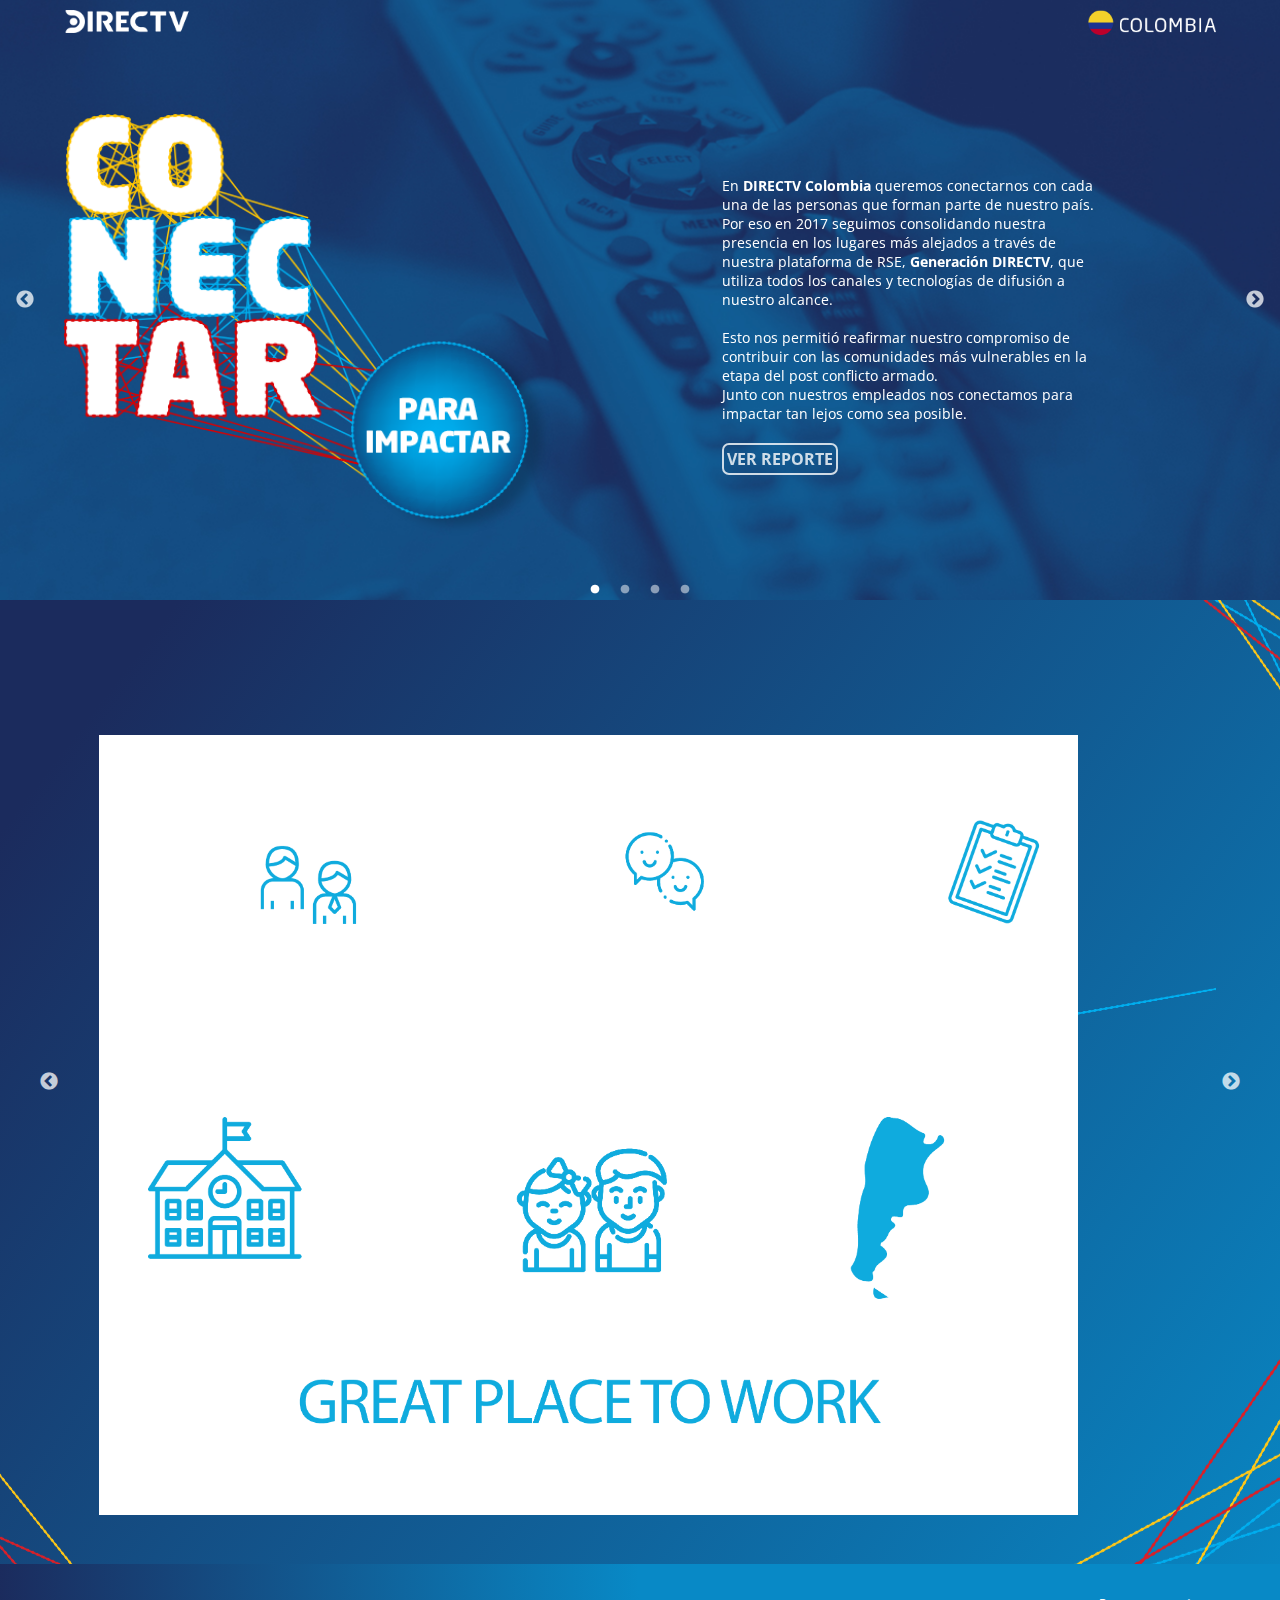
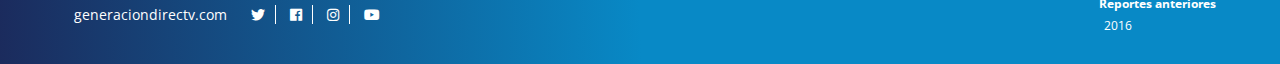
==== commit f63afba1: "update 2/8" ====
--- a/colombia/index.html
+++ b/colombia/index.html
@@ -5,7 +5,7 @@
   <meta charset="utf-8">
   <meta http-equiv="x-ua-compatible" content="ie=edge">
   <title>DIRECTV Colombia | Reporte de sustentabilidad 2017</title>
-  <meta name="description" content="">
+  <meta name="description" content=" La tecnología satelital conecta personas: en este reporte compartimos nuestros compromisos asociados a los Objetivos de Desarrollo Sostenible.">
   <meta name="viewport" content="width=device-width, initial-scale=1, shrink-to-fit=no">
   <meta name="keywords" content="directv, responsabilidad social, reporte de sustentabilidad, objetivos desarrollo sostenible, ods, rse, voluntariado, medio ambiente, tecnologia, satelital">
 
@@ -49,8 +49,9 @@
               <br>
               Junto con nuestros empleados nos conectamos para impactar tan lejos como sea posible. 
             </span>   
-            <div class="buttons" style="justify-content: flex-end">
-            <a href="">VER REPORTE</a>
+            <div class="buttons">
+              <a href="pdf/ReporteSustentabilidad_Colombia2017.pdf" target="_blank">VER REPORTE</a>
+              <!-- <a href="">VER VIDEO</a> -->
           </div>  
           </ul>
     </div>  
@@ -60,19 +61,18 @@
           POR LA PAZ <br>
           EN CAQUETÁ</span></h3>        
         <div class="buttons">
-              <a href="#" onclick="school()">Ver más</a>
-              <!-- <a href="">VER VIDEO</a> -->
+              <a href="#" onclick="caqueta()">Ver más</a>
           </div>
         </div>
         <div class="right">
-          
-           
+            
         </div>
     </div> 
     <div class="menuHolder mitu">
       <div class="left">
          <h3>EN MITÚ<span> <br>
-            CONECTAMOS CULTURAS</span></h3>        
+            CONECTAMOS <br>
+            CULTURAS</span></h3>        
         <div class="buttons">
               <a href="#" onclick="mitu()">Ver más</a>
               <!-- <a href="">VER VIDEO</a> -->
@@ -86,10 +86,10 @@
     <div class="menuHolder pescadito">
       <div class="left">
          <h3>CARLOS VIVES<span> <br>
-            UN ALIADO EN PESCAÍTO</span>
+            UN ALIADO EN <br>PESCAÍTO</span>
           </h3>  
           <div class="buttons">
-              <a href="#" onclick="school()">Ver más</a>
+              <a href="#" onclick="pescadito()">Ver más</a>
           </div>      
         
         </div>
@@ -105,7 +105,8 @@
 
         <div class="slider">
          <div class="resumen" style="display:none">
-                <img src="img/resumen.png">
+                <img src="img/resumen1.png">
+                <img src="img/resumen2.png">
                     
            </div>
           <!-- caquetá -->
@@ -220,7 +221,7 @@
                   <h3>Carlos Vives, <span> <br>
                   un aliado en Pescaíto</span></h3>
                   <p>Convocamos al cantante Carlos Vives junto a su fundación. Tras la Perla de América, para mejorar la vida de la comunidad de Pescaíto, en el barrio San Martín, en Santa Marta. <br>
-
+                  <br>
                   Junto a cientos de voluntarios reacondicionamos la Institución Jhon F. Kennedy: además de las obras de infraestructura, brindamos capacitación sobre los recursos de Escuela+.</p>
                 </div>
                 <div class="infografia">
@@ -274,7 +275,7 @@
       <div class="reports">
         <strong>Reportes anteriores</strong>
         <div class="years">
-          <a class="bRight" href="#">2016</a>
+          <a href="http://directvsustentable.com/colombia/2016/">2016</a>
         </div>
 
       </div>   
--- a/colombia/css/main.css
+++ b/colombia/css/main.css
@@ -625,7 +625,11 @@
 font-size: 16px;
 }
 
-
+.resumen img {
+	    width: 85%;
+    height: 85%;
+    margin-top: 100px;
+}
 
 .resumen .row {
 
@@ -810,8 +814,13 @@
 	margin-top: 5px;
 }
 
-.upperPart .slick-arrow {
-	display: none !important;
+.upperPart .slick-next {
+    right: 15px;
+}
+
+.upperPart .slick-prev {
+    left: 15px;
+    z-index: 1;
 }
 
 #svg{
